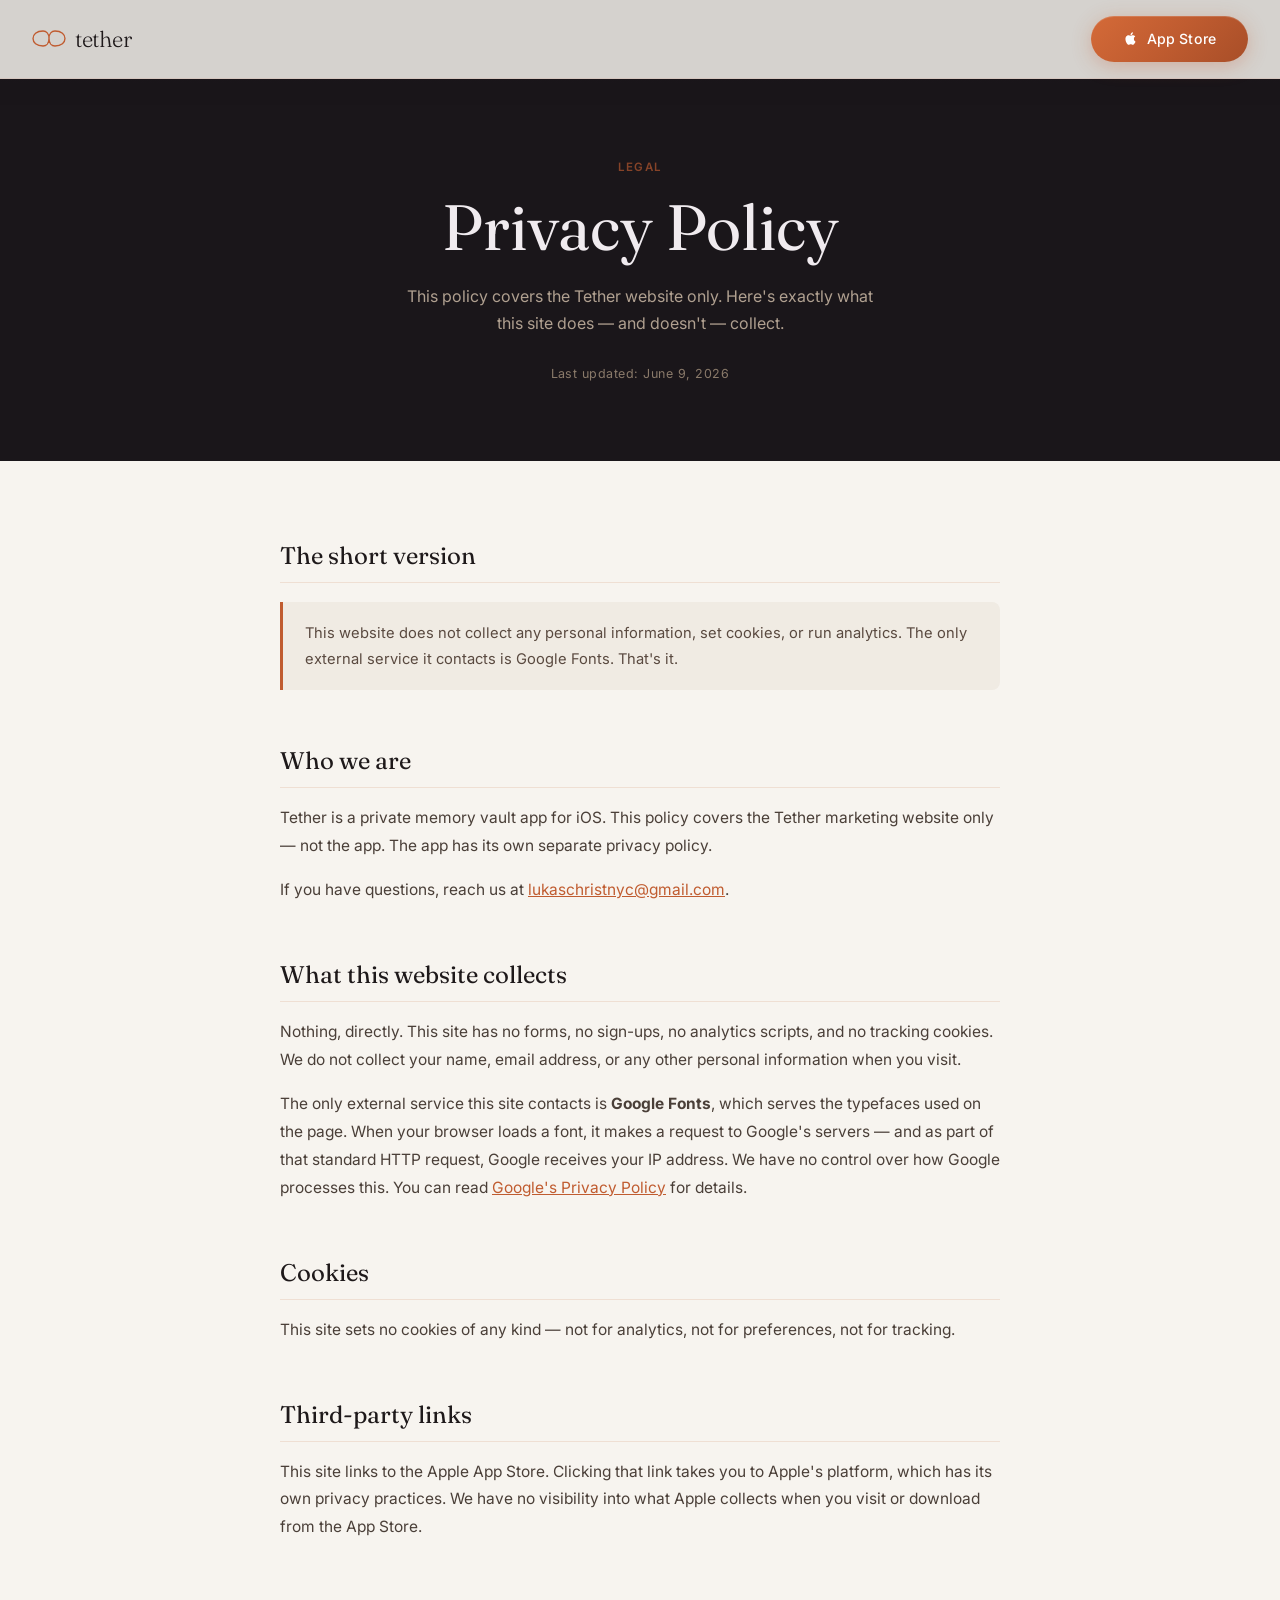
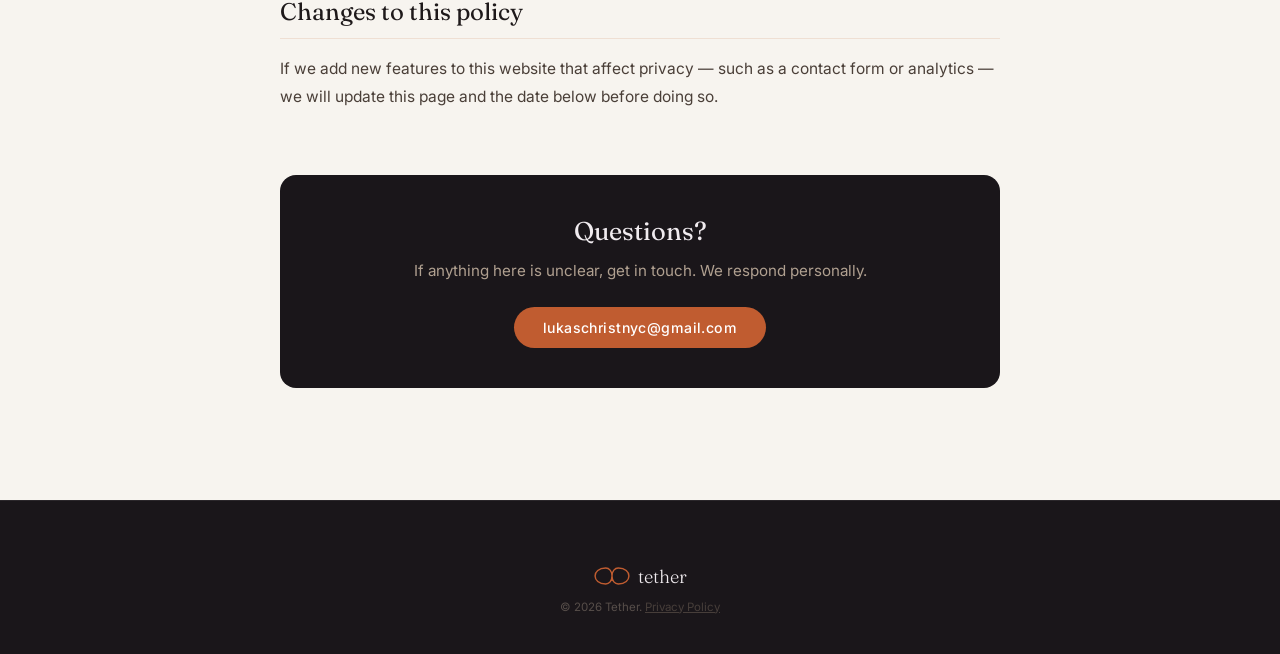
==== privacy.html @ 17159741 "privacy policy" ====
<!DOCTYPE html>
<html lang="en">
<head>
  <meta charset="UTF-8" />
  <meta name="viewport" content="width=device-width, initial-scale=1.0" />
  <title>Privacy Policy — Tether</title>
  <meta name="description" content="Tether's privacy policy. Your memories are yours — here's exactly what we collect and why." />
  <link rel="preconnect" href="https://fonts.googleapis.com" />
  <link rel="preconnect" href="https://fonts.gstatic.com" crossorigin />
  <link href="https://fonts.googleapis.com/css2?family=Fraunces:ital,opsz,wght@0,9..144,300;0,9..144,400;0,9..144,500;1,9..144,300;1,9..144,400&family=Inter:wght@300;400;500;600&display=swap" rel="stylesheet" />
  <link rel="stylesheet" href="styles.css" />
  <style>

    /* ── Privacy page layout ── */
    .privacy-hero {
      background: var(--dark);
      padding: 10rem 2rem 5rem;
      text-align: center;
    }

    .privacy-hero .eyebrow {
      color: var(--accent);
      font-family: var(--sans);
      font-size: .72rem;
      font-weight: 600;
      letter-spacing: .12em;
      text-transform: uppercase;
      margin-bottom: 1rem;
    }

    .privacy-hero h1 {
      font-family: var(--serif);
      font-size: clamp(2.4rem, 6vw, 4rem);
      font-weight: 400;
      color: var(--text-light);
      line-height: 1.15;
      margin-bottom: 1.2rem;
    }

    .privacy-hero h1 em {
      font-style: italic;
      color: var(--soft);
    }

    .privacy-hero .subtitle {
      font-family: var(--sans);
      font-size: 1rem;
      color: var(--text-dim);
      max-width: 480px;
      margin: 0 auto;
      line-height: 1.7;
    }

    .privacy-hero .updated {
      margin-top: 1.8rem;
      font-size: .78rem;
      color: var(--text-muted);
      letter-spacing: .04em;
    }

    /* ── Content area ── */
    .privacy-body {
      background: var(--cream);
      padding: 5rem 2rem 7rem;
    }

    .privacy-container {
      max-width: 720px;
      margin: 0 auto;
    }

    /* ── Sections ── */
    .privacy-section {
      margin-bottom: 3.5rem;
    }

    .privacy-section h2 {
      font-family: var(--serif);
      font-size: 1.5rem;
      font-weight: 400;
      color: var(--text-dark);
      margin-bottom: 1rem;
      padding-bottom: .75rem;
      border-bottom: 1px solid var(--border-light);
    }

    .privacy-section p {
      font-family: var(--sans);
      font-size: .97rem;
      color: #4A3F38;
      line-height: 1.8;
      margin-bottom: 1rem;
    }

    .privacy-section p:last-child {
      margin-bottom: 0;
    }

    .privacy-section ul {
      list-style: none;
      padding: 0;
      margin: .75rem 0 1rem;
    }

    .privacy-section ul li {
      font-family: var(--sans);
      font-size: .97rem;
      color: #4A3F38;
      line-height: 1.7;
      padding: .4rem 0 .4rem 1.4rem;
      position: relative;
    }

    .privacy-section ul li::before {
      content: '';
      position: absolute;
      left: 0;
      top: .9rem;
      width: 6px;
      height: 6px;
      border-radius: 50%;
      background: var(--accent);
      opacity: .6;
    }

    /* ── Highlight box ── */
    .privacy-callout {
      background: #F0EBE3;
      border-left: 3px solid var(--accent);
      border-radius: 0 8px 8px 0;
      padding: 1.1rem 1.4rem;
      margin: 1.2rem 0;
    }

    .privacy-callout p {
      margin: 0 !important;
      font-size: .92rem !important;
      color: #5A4A40 !important;
    }

    /* ── Contact block ── */
    .privacy-contact {
      background: var(--dark);
      border-radius: 16px;
      padding: 2.5rem;
      text-align: center;
      margin-top: 4rem;
    }

    .privacy-contact h2 {
      font-family: var(--serif);
      font-size: 1.6rem;
      font-weight: 400;
      color: var(--text-light);
      margin-bottom: .7rem;
      border: none;
      padding: 0;
    }

    .privacy-contact p {
      color: var(--text-dim);
      font-size: .95rem;
      line-height: 1.7;
      margin-bottom: 1.4rem;
    }

    .privacy-contact a.contact-link {
      display: inline-block;
      background: var(--accent);
      color: #fff;
      font-family: var(--sans);
      font-size: .88rem;
      font-weight: 500;
      letter-spacing: .03em;
      padding: .75rem 1.8rem;
      border-radius: 100px;
      transition: background .2s ease, transform .2s ease;
    }

    .privacy-contact a.contact-link:hover {
      background: var(--accent-deep);
      transform: translateY(-1px);
    }

    /* ── Footer tweaks on this page ── */
    footer {
      border-top: 1px solid var(--border-dark);
    }

  </style>
</head>
<body>

<!-- ══════════════════════════════════════
     NAV
══════════════════════════════════════ -->
<div class="top-scrim" aria-hidden="true"></div>

<nav class="site-nav scrolled light-bg" style="background: rgba(247,244,239,0.85); backdrop-filter: blur(8px); -webkit-backdrop-filter: blur(8px); border-bottom-color: rgba(192,92,48,.1);">
  <a class="nav-brand" href="index.html">
    <svg class="nav-inf" viewBox="0 0 200 100" fill="none" xmlns="http://www.w3.org/2000/svg" aria-hidden="true">
      <path d="M100,50 C100,22 84,6 65,6 C26,6 6,27 6,50 C6,73 26,94 65,94 C84,94 100,78 100,50 C100,22 116,6 135,6 C174,6 194,27 194,50 C194,73 174,94 135,94 C116,94 100,78 100,50 Z"
        stroke="#C05C30" stroke-width="8"/>
    </svg>
    <span class="nav-wordmark" style="color: var(--text-dark);">tether</span>
  </a>
  <a href="#" class="btn-cta nav-cta">
    <svg width="15" height="15" viewBox="0 0 24 24" fill="currentColor" aria-hidden="true"><path d="M18.71 19.5c-.83 1.24-1.71 2.45-3.05 2.47-1.34.03-1.77-.79-3.29-.79-1.53 0-2 .77-3.27.82-1.31.05-2.3-1.32-3.14-2.53C4.25 17 2.94 12.45 4.7 9.39c.87-1.52 2.43-2.48 4.12-2.51 1.28-.02 2.5.87 3.29.87.78 0 2.26-1.07 3.8-.91.65.03 2.47.26 3.64 1.98-.09.06-2.17 1.28-2.15 3.81.03 3.02 2.65 4.03 2.68 4.04-.03.07-.42 1.44-1.38 2.83M13 3.5c.73-.83 1.94-1.46 2.94-1.5.13 1.17-.34 2.35-1.04 3.19-.69.85-1.83 1.51-2.95 1.42-.15-1.15.41-2.35 1.05-3.11z"/></svg>
    App Store
  </a>
</nav>


<!-- ══════════════════════════════════════
     HERO
══════════════════════════════════════ -->
<section class="privacy-hero">
  <p class="eyebrow">Legal</p>
  <h1>Privacy Policy</h1>
  <p class="subtitle">This policy covers the Tether website only. Here's exactly what this site does — and doesn't — collect.</p>
  <p class="updated">Last updated: June 9, 2026</p>
</section>


<!-- ══════════════════════════════════════
     BODY
══════════════════════════════════════ -->
<div class="privacy-body">
  <div class="privacy-container">

    <div class="privacy-section">
      <h2>The short version</h2>
      <div class="privacy-callout">
        <p>This website does not collect any personal information, set cookies, or run analytics. The only external service it contacts is Google Fonts. That's it.</p>
      </div>
    </div>

    <div class="privacy-section">
      <h2>Who we are</h2>
      <p>Tether is a private memory vault app for iOS. This policy covers the Tether marketing website only — not the app. The app has its own separate privacy policy.</p>
      <p>If you have questions, reach us at <a href="mailto:lukaschristnyc@gmail.com" style="color: var(--accent); text-decoration: underline;">lukaschristnyc@gmail.com</a>.</p>
    </div>

    <div class="privacy-section">
      <h2>What this website collects</h2>
      <p>Nothing, directly. This site has no forms, no sign-ups, no analytics scripts, and no tracking cookies. We do not collect your name, email address, or any other personal information when you visit.</p>
      <p>The only external service this site contacts is <strong>Google Fonts</strong>, which serves the typefaces used on the page. When your browser loads a font, it makes a request to Google's servers — and as part of that standard HTTP request, Google receives your IP address. We have no control over how Google processes this. You can read <a href="https://policies.google.com/privacy" target="_blank" rel="noopener noreferrer" style="color: var(--accent); text-decoration: underline;">Google's Privacy Policy</a> for details.</p>
    </div>

    <div class="privacy-section">
      <h2>Cookies</h2>
      <p>This site sets no cookies of any kind — not for analytics, not for preferences, not for tracking.</p>
    </div>

    <div class="privacy-section">
      <h2>Third-party links</h2>
      <p>This site links to the Apple App Store. Clicking that link takes you to Apple's platform, which has its own privacy practices. We have no visibility into what Apple collects when you visit or download from the App Store.</p>
    </div>

    <div class="privacy-section">
      <h2>Changes to this policy</h2>
      <p>If we add new features to this website that affect privacy — such as a contact form or analytics — we will update this page and the date below before doing so.</p>
    </div>

    <div class="privacy-contact">
      <h2>Questions?</h2>
      <p>If anything here is unclear, get in touch. We respond personally.</p>
      <a href="mailto:lukaschristnyc@gmail.com" class="contact-link">lukaschristnyc@gmail.com</a>
    </div>

  </div>
</div>


<!-- ══════════════════════════════════════
     FOOTER
══════════════════════════════════════ -->
<footer>
  <div class="footer-brand">
    <svg viewBox="0 0 200 100" fill="none" width="36" height="18" aria-hidden="true">
      <path d="M100,50 C100,22 84,6 65,6 C26,6 6,27 6,50 C6,73 26,94 65,94 C84,94 100,78 100,50 C100,22 116,6 135,6 C174,6 194,27 194,50 C194,73 174,94 135,94 C116,94 100,78 100,50 Z" stroke="#C05C30" stroke-width="8"/>
    </svg>
    <span class="footer-name">tether</span>
  </div>
  <p class="footer-copy">© 2026 Tether. <a href="privacy.html" style="color: var(--text-muted); text-decoration: underline;">Privacy Policy</a></p>
</footer>

<script src="script.js"></script>
</body>
</html>
---- styles.css ----
/* ════════════════════════════════════════
   ROOT & RESET
════════════════════════════════════════ */
:root {
  --cream:        #F7F4EF;
  --warm-white:   #FAF8F4;
  --dark:         #1A161A;
  --dark-card:    #231D23;
  --accent:       #C05C30;
  --accent-deep:  #A84E28;
  --soft:         #C0A882;
  --text-dark:    #1E191A;
  --text-muted:   #8A7A6A;
  --text-light:   #F0EBEF;
  --text-dim:     #B0A090;
  --border-dark:  rgba(240, 235, 239, 0.08);
  --border-light: rgba(192, 92, 48, 0.14);

  --serif: 'Fraunces', Georgia, serif;
  --sans:  'Inter', system-ui, sans-serif;

  --ease: cubic-bezier(0.16, 1, 0.3, 1);
}

*, *::before, *::after { box-sizing: border-box; margin: 0; padding: 0; }

html {
  scroll-behavior: smooth;
  -webkit-overflow-scrolling: touch; /* momentum scrolling on iOS */
}

body {
  font-family: var(--sans);
  background: var(--dark);
  color: var(--text-dark);
  -webkit-font-smoothing: antialiased;
  overflow-x: hidden;
  /* promote to compositor layer for smoother repaints */
  will-change: scroll-position;
}

a { text-decoration: none; color: inherit; }


/* ════════════════════════════════════════
   NAV
════════════════════════════════════════ */
.site-nav {
  position: fixed;
  top: 0; left: 0; right: 0;
  z-index: 100;
  display: flex;
  align-items: center;
  justify-content: space-between;
  padding: 1rem 2rem;
  /* start fully transparent */
  background: transparent;
  backdrop-filter: blur(0px);
  -webkit-backdrop-filter: blur(0px);
  border-bottom: 1px solid transparent;
  transition: background .4s ease, backdrop-filter .4s ease, border-color .4s ease;
}

/* stays transparent when scrolled — only blur, no fill */
.site-nav.scrolled {
  backdrop-filter: blur(6px);
  -webkit-backdrop-filter: blur(6px);
}

/* over a light section — flip text to dark, still no background fill */
.site-nav.light-bg .nav-wordmark { color: var(--text-dark); }
.site-nav.light-bg .nav-inf path  { stroke: var(--accent); }
.site-nav.light-bg .nav-cta {
  background: var(--accent);
  color: #fff;
}

.nav-brand {
  display: flex;
  align-items: center;
  gap: .55rem;
  transition: opacity .2s ease;
}

.nav-brand:hover { opacity: .75; }

.nav-inf { width: 34px; height: 17px; }

.nav-wordmark {
  font-family: var(--serif);
  font-weight: 300;
  font-size: 1.4rem;
  color: var(--text-light);
  letter-spacing: -.01em;
  line-height: 1;
  transition: color .4s ease;
}

.nav-cta {
  padding: .6rem 1.25rem;
  font-size: .8rem;
}


/* ════════════════════════════════════════
   HERO
════════════════════════════════════════ */
.hero {
  min-height: 100svh;
  background: var(--dark);
  display: flex;
  flex-direction: column;
  align-items: center;
  justify-content: center;
  text-align: center;
  padding: 8rem 2rem 7rem;
  position: relative;
  overflow: hidden;
}

/* ── Warm gradient wash (top-left amber bloom) ── */
.hero::before {
  content: '';
  position: absolute;
  inset: 0;
  pointer-events: none;
  background:
    radial-gradient(ellipse 90% 70% at 20% 10%,  rgba(192, 92, 48, 0.28) 0%,  transparent 55%),
    radial-gradient(ellipse 60% 50% at 75% 80%,  rgba(120, 40, 20, 0.15)  0%,  transparent 60%),
    radial-gradient(ellipse 50% 40% at 55% 40%,  rgba(210, 140, 40, 0.10) 0%,  transparent 50%);
  animation: gradient-breathe 14s ease-in-out infinite alternate;
}

/* ── Vertical light-streak lines (like the reference) ── */
.hero::after {
  content: '';
  position: absolute;
  inset: 0;
  pointer-events: none;
  /* thin vertical streaks that fade out toward center & bottom */
  background-image: repeating-linear-gradient(
    90deg,
    transparent                     0px,
    transparent                     28px,
    rgba(255, 255, 255, 0.022)      28px,
    rgba(255, 255, 255, 0.022)      29px
  );
  /* vignette mask so streaks only show at the top and edges */
  -webkit-mask-image: radial-gradient(ellipse 100% 80% at 50% 0%, black 20%, transparent 75%);
  mask-image:         radial-gradient(ellipse 100% 80% at 50% 0%, black 20%, transparent 75%);
  animation: streaks-drift 20s ease-in-out infinite alternate;
}

@keyframes gradient-breathe {
  0%   { opacity: 1;    transform: scale(1)    translateY(0); }
  100% { opacity: 0.75; transform: scale(1.06) translateY(-20px); }
}

@keyframes streaks-drift {
  0%   { transform: translateX(0); }
  100% { transform: translateX(-29px); } /* shift by exactly one stripe repeat */
}

/* ── Floating colour orbs ── */
.hero-orb {
  position: absolute;
  border-radius: 50%;
  filter: blur(90px);
  pointer-events: none;
  /* promote to own compositing layer so blur doesn't re-paint on move */
  will-change: transform;
  transform: translateZ(0);
}

.hero-orb-a {
  width: 600px; height: 600px;
  background: radial-gradient(circle, rgba(192, 92, 48, 0.22) 0%, transparent 70%);
  top: -15%; left: -10%;
  animation: orb-drift-a 18s ease-in-out infinite alternate;
}

.hero-orb-b {
  width: 380px; height: 380px;
  background: radial-gradient(circle, rgba(220, 160, 40, 0.12) 0%, transparent 70%);
  top: 10%; right: 5%;
  animation: orb-drift-b 22s ease-in-out infinite alternate;
}

.hero-orb-c {
  width: 320px; height: 320px;
  background: radial-gradient(circle, rgba(90, 30, 60, 0.14) 0%, transparent 70%);
  bottom: 10%; left: 30%;
  animation: orb-drift-c 26s ease-in-out infinite alternate;
}

@keyframes orb-drift-a {
  0%   { transform: translate(0,   0)    scale(1); }
  100% { transform: translate(60px, 80px) scale(1.12); }
}
@keyframes orb-drift-b {
  0%   { transform: translate(0,   0)     scale(1); }
  100% { transform: translate(-50px,-60px) scale(0.88); }
}
@keyframes orb-drift-c {
  0%   { transform: translate(0,  0)    scale(1); }
  100% { transform: translate(40px,50px) scale(1.2); }
}

/* ── Noise + grain layer (shared) ── */
.hero-grain,
.section-grain {
  position: absolute;
  inset: 0;
  pointer-events: none;
  background-image: url("data:image/svg+xml,%3Csvg viewBox='0 0 512 512' xmlns='http://www.w3.org/2000/svg'%3E%3Cfilter id='n'%3E%3CfeTurbulence type='fractalNoise' baseFrequency='0.75' numOctaves='4' stitchTiles='stitch'/%3E%3C/filter%3E%3Crect width='100%25' height='100%25' filter='url(%23n)'/%3E%3C/svg%3E");
  background-size: 180px 180px;
  opacity: .055;
  mix-blend-mode: overlay;
}

.hero-inner {
  display: flex;
  flex-direction: column;
  align-items: center;
}

/* Infinity logo */
.logo-wrap { margin-bottom: 2rem; }

.infinity-svg { width: 110px; height: 55px; }

.inf-path {
  stroke-dasharray: 1;
  stroke-dashoffset: 1;
  animation: draw-path 2s var(--ease) forwards 0.3s;
}

@keyframes draw-path {
  to { stroke-dashoffset: 0; }
}

/* Wordmark */
.wordmark {
  font-family: var(--serif);
  font-weight: 300;
  font-size: clamp(4.5rem, 14vw, 7.5rem);
  letter-spacing: -.015em;
  color: var(--text-light);
  line-height: 1;
  margin-bottom: 1.5rem;
  opacity: 0;
  animation: fade-up .9s var(--ease) forwards 1.1s;
}

.hero-rule {
  width: 36px;
  height: 1px;
  background: var(--accent);
  margin-bottom: 1.5rem;
  opacity: 0;
  animation: fade-in .5s ease forwards 1.6s;
}

.hero-italic {
  font-family: var(--serif);
  font-style: italic;
  font-weight: 300;
  font-size: clamp(2.8rem, 8vw, 5.5rem);
  color: var(--text-light); /* full weight — primary headline */
  margin-bottom: 1.25rem;
  line-height: 1.1;
  opacity: 0;
  animation: fade-up .7s var(--ease) forwards 0.4s;
}

.hero-caps {
  font-family: var(--sans);
  font-size: clamp(.65rem, 1.8vw, .8rem);
  font-weight: 600;
  letter-spacing: .25em;
  text-transform: uppercase;
  color: var(--accent);
  opacity: 0; /* accent label — let accent colour do the work */
  margin-bottom: 2.75rem;
  animation: fade-up .7s var(--ease) forwards 0.8s;
}

.hero-sub {
  font-family: var(--sans);
  font-size: clamp(.9rem, 2vw, 1.1rem);
  font-weight: 300;
  color: rgba(240, 235, 239, 0.6); /* supporting copy — pulled back */
  max-width: 42ch;
  margin: 0 auto 2.75rem;
  line-height: 1.7;
  opacity: 0;
  animation: fade-up .7s var(--ease) forwards 1s;
}

/* Pill row */
.feature-pills {
  display: flex;
  align-items: center;
  gap: .75rem;
  margin-bottom: 3rem;
  opacity: 0;
  animation: fade-up .7s var(--ease) forwards 1.1s;
}

.pill {
  display: flex;
  align-items: center;
  gap: .4rem;
  padding: .45rem 1rem;
  background: rgba(255, 255, 255, 0.06);
  backdrop-filter: blur(12px);
  -webkit-backdrop-filter: blur(12px);
  border: 1px solid rgba(255, 255, 255, 0.1);
  border-radius: 100px;
  font-size: .72rem;
  color: var(--text-dim);
  letter-spacing: .03em;
}

.pill svg { opacity: .65; flex-shrink: 0; }

.pill-dot { color: rgba(240,235,239,.2); font-size: 1.1rem; line-height: 1; }

/* CTA button */
.btn-cta {
  display: inline-flex;
  align-items: center;
  gap: .55rem;
  padding: .9rem 2rem;
  background: linear-gradient(135deg, #D46A38 0%, #C05C30 50%, #A84E28 100%);
  color: #fff;
  border-radius: 100px;
  font-family: var(--sans);
  font-weight: 500;
  font-size: .88rem;
  letter-spacing: .01em;
  position: relative;
  overflow: hidden;
  box-shadow: 0 4px 20px rgba(192, 92, 48, .3), 0 1px 0 rgba(255,255,255,.15) inset;
  transition: transform .25s var(--ease), box-shadow .25s;
}

/* shimmer sweep on hover */
.btn-cta::after {
  content: '';
  position: absolute;
  inset: 0;
  background: linear-gradient(105deg, transparent 40%, rgba(255,255,255,.18) 50%, transparent 60%);
  transform: translateX(-100%);
  transition: transform .5s var(--ease);
}

.btn-cta:hover::after { transform: translateX(100%); }

.btn-cta:hover {
  transform: translateY(-3px);
  box-shadow: 0 18px 40px rgba(192, 92, 48, .4), 0 1px 0 rgba(255,255,255,.15) inset;
}

/* Physical press feel */
.btn-cta:active {
  transform: translateY(1px) scale(0.97);
  box-shadow: 0 4px 12px rgba(192, 92, 48, .3);
  transition: transform .1s ease, box-shadow .1s ease;
}

.hero-btn {
  opacity: 0;
  animation: fade-up .7s var(--ease) forwards 1.4s;
}

/* Scroll hint */
.scroll-hint {
  position: absolute;
  bottom: 2.5rem;
  left: 50%;
  transform: translateX(-50%);
  opacity: 0;
  animation: fade-in 1s ease forwards 3.2s;
}

.scroll-line {
  width: 1px;
  height: 52px;
  background: linear-gradient(to bottom, var(--accent), transparent);
  margin: 0 auto;
  transform-origin: top;
  animation: scroll-breathe 2.4s ease-in-out infinite 3.8s;
}

@keyframes scroll-breathe {
  0%, 100% { opacity: .35; transform: scaleY(1); }
  50%       { opacity: 1;   transform: scaleY(.7); }
}


/* ════════════════════════════════════════
   SHARED UTILITIES
════════════════════════════════════════ */
.container {
  max-width: 1080px;
  margin: 0 auto;
  padding: 0 2rem;
}

.eyebrow {
  font-family: var(--sans);
  font-size: .68rem;
  font-weight: 600;
  letter-spacing: .2em;
  text-transform: uppercase;
  color: var(--text-muted);
  opacity: .65; /* directional label — secondary importance */
  margin-bottom: .85rem;
}

.light-eye { color: var(--text-dim); opacity: .55; }

.section-heading {
  font-family: var(--serif);
  font-weight: 400;
  font-size: clamp(2rem, 5vw, 3.2rem);
  color: var(--text-dark);
  line-height: 1.1;
  margin-bottom: 1rem;
}

.section-sub {
  font-size: .95rem;
  line-height: 1.75;
  color: var(--text-muted);
  max-width: 580px;
  margin: 0 auto 4rem;
}

/* Scroll reveal */
.reveal {
  opacity: 0;
  transform: translateY(26px);
  transition: opacity .7s var(--ease), transform .7s var(--ease);
}

.reveal.visible {
  opacity: 1;
  transform: translateY(0);
}


/* ════════════════════════════════════════
   PILLARS
════════════════════════════════════════ */
.pillars-section {
  background: var(--cream);
  padding: 8rem 2rem;
  text-align: center;
}

.pillar-grid {
  display: grid;
  grid-template-columns: repeat(auto-fit, minmax(240px, 1fr));
  gap: 1.25rem;
  max-width: 960px;
  margin: 4rem auto 0;
}

.pillar-card {
  will-change: transform;
  transform-style: preserve-3d;
  position: relative;
  overflow: hidden;
  /* warm dark parchment — belongs to the same palette as the hero */
  background: linear-gradient(160deg, #28201E 0%, #211A18 100%);
  border: 1px solid rgba(192, 92, 48, 0.12);
  border-top-color: rgba(192, 92, 48, 0.22); /* faint warm top rim */
  border-radius: 16px;
  padding: 2rem 1.75rem 2.25rem;
  text-align: left;
  box-shadow: 0 8px 32px rgba(0, 0, 0, 0.3);
  transition: transform .35s var(--ease), box-shadow .35s ease, border-color .35s ease;
}

.pillar-card:hover {
  border-color: rgba(192, 92, 48, 0.28);
  border-top-color: rgba(192, 92, 48, 0.45);
  box-shadow: 0 16px 48px rgba(0, 0, 0, 0.35), 0 0 0 0 transparent;
}

/* thin amber left-edge accent line */
.pillar-card::before {
  content: '';
  position: absolute;
  top: 20%;
  left: 0;
  width: 2px;
  height: 60%;
  border-radius: 0 2px 2px 0;
  background: linear-gradient(to bottom, transparent, rgba(192, 92, 48, 0.5), transparent);
  opacity: 0;
  transition: opacity .35s ease;
}

.pillar-card:hover::before { opacity: 1; }

.pillar-icon {
  width: 36px;
  height: 36px;
  background: rgba(192, 92, 48, 0.1);
  border: none;
  border-radius: 10px;
  display: flex;
  align-items: center;
  justify-content: center;
  margin-bottom: 1.5rem;
  color: var(--accent);
}

.pillar-icon svg { width: 18px; height: 18px; }

.pillar-card h3 {
  font-family: var(--serif);
  font-weight: 400;
  font-size: 1.3rem;
  color: rgba(240, 235, 232, 0.92);
  margin-bottom: .5rem;
  letter-spacing: -.01em;
}

.pillar-card p {
  font-size: .875rem;
  line-height: 1.75;
  color: rgba(190, 175, 165, 0.65);
}


/* ════════════════════════════════════════
   SHOWCASE SECTIONS
════════════════════════════════════════ */
.showcase { padding: 8rem 0; position: relative; }

/* ── Margin deco shapes — desktop only ── */
.showcase-deco {
  position: absolute;
  top: 50%;
  transform: translateY(-50%);
  opacity: 0;
  transition: opacity 1s var(--ease);
  pointer-events: none;
}

.showcase-deco.visible { opacity: 1; }

.showcase-deco--left  { left: 2rem; }
.showcase-deco--right { right: 2rem; }

.showcase-deco svg { display: block; overflow: visible; }

/* Hide below 1300px where margins don't exist */
@media (max-width: 1300px) {
  .showcase-deco { display: none; }
}

.dark-section {
  background: var(--dark);
  position: relative;
  overflow: hidden;
}

/* Muted streak + grain on dark showcase sections for visual continuity */
.dark-section::before {
  content: '';
  position: absolute;
  inset: 0;
  pointer-events: none;
  background:
    radial-gradient(ellipse 70% 60% at 10% 50%, rgba(192, 92, 48, 0.08) 0%, transparent 60%),
    radial-gradient(ellipse 50% 50% at 90% 50%, rgba(120, 40, 20, 0.06) 0%, transparent 60%);
}

.dark-section::after {
  content: '';
  position: absolute;
  inset: 0;
  pointer-events: none;
  background-image: repeating-linear-gradient(
    90deg,
    transparent 0px,
    transparent 28px,
    rgba(255, 255, 255, 0.012) 28px,
    rgba(255, 255, 255, 0.012) 29px
  );
  -webkit-mask-image: linear-gradient(180deg, transparent 0%, black 30%, black 70%, transparent 100%);
  mask-image:         linear-gradient(180deg, transparent 0%, black 30%, black 70%, transparent 100%);
}
.light-section { background: var(--warm-white); }

.showcase-layout {
  display: flex;
  align-items: center;
  gap: 5rem;
}

.showcase-layout.reverse { flex-direction: row-reverse; }

.showcase-text { flex: 1; min-width: 0; }

/* Display headings inside showcases */
.display-light {
  font-family: var(--serif);
  font-weight: 300;
  font-size: clamp(2.2rem, 5vw, 3.4rem);
  color: var(--text-light); /* primary — full opacity */
  line-height: 1.1;
  margin-bottom: 1.25rem;
}

.display-dark {
  font-family: var(--serif);
  font-weight: 400;
  font-size: clamp(2.2rem, 5vw, 3.4rem);
  color: var(--text-dark); /* primary — full opacity */
  line-height: 1.1;
  margin-bottom: 1.25rem;
}

.display-dark em {
  font-style: italic;
  color: var(--accent);
}

.body-light {
  font-size: .95rem;
  line-height: 1.75;
  color: rgba(240, 235, 239, 0.55); /* supporting — pulled back */
  max-width: 420px;
}

.body-dark {
  font-size: .95rem;
  line-height: 1.75;
  color: rgba(30, 25, 26, 0.55); /* supporting — pulled back */
  max-width: 420px;
}

.showcase-phone {
  flex: 1;
  display: flex;
  justify-content: center;
}

.phone-wrap {
  position: relative;
  transition: transform .35s var(--ease), filter .35s ease;
}

.phone-wrap:hover {
  transform: translateY(-8px) scale(1.02);
  filter: drop-shadow(0 24px 40px rgba(0,0,0,.35));
}


/* ════════════════════════════════════════
   PHONE MOCKUP BASE
════════════════════════════════════════ */
.phone {
  width: 255px;
  aspect-ratio: 390 / 844;
  border-radius: 42px;
  overflow: hidden;
  position: relative;
  display: flex;
  flex-direction: column;
}

.phone-screen {
  flex: 1;
  overflow: hidden;
  display: flex;
  flex-direction: column;
  min-height: 0;
}

.dark-phone {
  background: var(--dark);
  border: 1px solid rgba(255,255,255,.07);
  box-shadow: 0 50px 90px rgba(0,0,0,.55), 0 0 0 1px rgba(255,255,255,.04);
}

.light-phone {
  background: var(--warm-white);
  border: 1px solid rgba(0,0,0,.07);
  box-shadow: 0 40px 80px rgba(0,0,0,.2);
}

.phone-notch {
  width: 96px;
  height: 22px;
  border-radius: 0 0 14px 14px;
  margin: 0 auto;
  position: relative;
  z-index: 2;
}

.dark-notch  { background: var(--dark); }
.light-notch { background: var(--cream); }


/* ── App bar ── */
.app-bar {
  display: flex;
  align-items: center;
  justify-content: space-between;
  padding: 8px 14px 6px;
  background: var(--dark);
}

.app-bar-title {
  font-family: var(--serif);
  font-size: 1.25rem;
  font-weight: 400;
  color: var(--text-light);
}

.display-sm {
  font-family: var(--serif);
  font-size: 1.25rem;
  font-weight: 400;
}

.app-bar-right { display: flex; align-items: center; gap: 7px; }

.icon-badge {
  width: 26px; height: 26px;
  border-radius: 50%;
  background: rgba(240,235,239,.08);
  display: flex; align-items: center; justify-content: center;
  font-size: 11px;
}

.avatar-dot {
  width: 26px; height: 26px;
  border-radius: 50%;
  background: var(--accent);
  display: flex; align-items: center; justify-content: center;
  font-size: 11px; font-weight: 700; color: #fff;
}


/* ── Vault grid nav ── */
.vg-nav {
  display: flex;
  align-items: center;
  gap: 5px;
  padding: 7px 10px 5px;
  background: #F7F4EF;
}

.vg-back { font-size: 18px; color: var(--text-dark); line-height: 1; }

.vg-pills { display: flex; gap: 4px; flex: 1; }

.vg-pill {
  border: 1px solid rgba(0,0,0,.14);
  border-radius: 100px;
  padding: 3px 8px;
  font-size: 7px;
  color: var(--text-dark);
  cursor: pointer;
  transition: background .15s ease, transform .15s ease;
}

.vg-pill:hover  { background: rgba(0,0,0,.06); }
.vg-pill:active { transform: scale(0.93); background: rgba(0,0,0,.1); }


/* ── Memory grid ── */
.memory-grid {
  display: grid;
  grid-template-columns: 1fr 1fr;
  gap: 5px;
  padding: 5px 8px;
  flex: 1;
  overflow: hidden;
  background: #F7F4EF;
}

.mem-tile {
  border-radius: 10px;
  overflow: hidden;
  position: relative;
  display: flex;
  flex-direction: column;
  padding: 7px;
  min-height: 80px;
}

.mem-fav {
  position: absolute;
  top: 5px; right: 6px;
  font-size: 9px;
  color: rgba(255,255,255,.65);
}

.mem-fav.dark { color: rgba(0,0,0,.25); }

.mem-icon {
  flex: 1;
  display: flex;
  align-items: center;
  justify-content: center;
  font-size: 20px;
}

.mem-play {
  flex: 1;
  display: flex;
  align-items: center;
  justify-content: center;
  font-size: 16px;
  color: rgba(255,255,255,.9);
}

.mem-report {
  flex: 1;
  padding: 2px 0;
}

.mem-report-title {
  font-size: 5.5px;
  font-weight: 700;
  letter-spacing: .08em;
  color: var(--text-muted);
  margin-bottom: 3px;
}

.mem-report-row {
  display: flex;
  justify-content: space-between;
  font-size: 6.5px;
  color: var(--text-dark);
  border-bottom: 1px solid rgba(0,0,0,.07);
  padding: 2px 0;
}

.grade { color: var(--accent); font-weight: 600; }

.mem-letter { flex: 1; padding: 2px 0; }

.letter-salutation {
  font-size: 6.5px;
  font-style: italic;
  color: rgba(0,0,0,.5);
  margin-bottom: 5px;
}

.letter-line {
  height: 1px;
  background: rgba(0,0,0,.18);
  border-radius: 1px;
  margin-bottom: 4px;
}

.letter-line.short { width: 55%; }

.mem-info { margin-top: auto; }

.mem-title {
  font-size: 7.5px;
  font-weight: 600;
  color: rgba(255,255,255,.95);
  line-height: 1.2;
}

.mem-title.dark-txt { color: var(--text-dark); }

.mem-date {
  font-size: 6px;
  color: rgba(255,255,255,.6);
  margin-top: 1px;
}

.mem-date.dark-txt { color: var(--text-muted); }


/* ── Vault list ── */
.vault-list {
  padding: 6px 10px 4px;
  background: var(--dark);
  display: flex;
  flex-direction: column;
  gap: 5px;
  flex: 1;
  overflow: hidden;
}

.vault-row {
  background: var(--dark-card);
  border-radius: 12px;
  padding: 9px 11px;
  display: flex;
  align-items: center;
  gap: 8px;
  cursor: pointer;
  transition: background .15s ease, transform .15s ease;
}

.vault-row:hover  { background: #2C2426; }
.vault-row:active { transform: scale(0.97); background: #322628; }

.v-emoji { font-size: 17px; flex-shrink: 0; }

.v-info { flex: 1; min-width: 0; }

.v-name {
  font-size: 10px; font-weight: 600;
  color: var(--text-light);
  white-space: nowrap; overflow: hidden; text-overflow: ellipsis;
}

.v-count { font-size: 8.5px; color: var(--text-dim); margin-top: 1px; }

.v-shared { display: flex; align-items: center; gap: 3px; margin-top: 4px; }

.v-private { font-size: 8px; color: var(--text-dim); margin-top: 4px; }

.dot-avatar {
  width: 13px; height: 13px;
  border-radius: 50%;
  display: inline-flex; align-items: center; justify-content: center;
  font-size: 6.5px; font-weight: 700; color: #fff;
  flex-shrink: 0;
}

.shared-txt { font-size: 7.5px; color: var(--text-dim); margin-left: 2px; }

.v-chev { color: var(--text-dim); font-size: 15px; flex-shrink: 0; }

.vault-new {
  background: rgba(192,92,48,.09);
  border: 1px dashed rgba(192,92,48,.3);
  border-radius: 12px;
  padding: 9px 11px;
  display: flex; align-items: center; gap: 8px;
}

.new-plus {
  width: 20px; height: 20px;
  border-radius: 6px; background: var(--accent);
  display: flex; align-items: center; justify-content: center;
  font-size: 14px; line-height: 1; color: #fff; font-weight: 300;
}

.new-label { font-size: 10px; font-weight: 500; color: var(--accent); }


/* ── Tab bar ── */
.tab-bar {
  display: flex;
  justify-content: space-around;
  padding: 9px 0 14px;
  background: var(--warm-white);
  border-top: 1px solid rgba(0,0,0,.06);
}

.dark-tab {
  background: var(--dark);
  border-top: 1px solid var(--border-dark);
}

.tab {
  display: flex; flex-direction: column; align-items: center; gap: 3px;
  font-size: 8.5px; color: var(--text-muted);
  cursor: pointer;
  transition: transform .15s ease, opacity .15s ease;
}

.tab:hover  { opacity: .75; }
.tab:active { transform: scale(0.88); }

.dark-tab .tab { color: var(--text-dim); }

.tab-active { color: var(--text-dark) !important; }
.dark-tab .tab-active { color: var(--text-light) !important; }

.tab-accent { color: var(--accent) !important; }


/* ── Scan screen ── */
.scan-bar {
  padding: 8px 14px;
  background: var(--cream);
  display: flex; align-items: center; justify-content: center;
}

.scan-title {
  font-size: .65rem; font-weight: 700; letter-spacing: .18em;
  color: var(--text-dark);
}

.scan-view {
  background: var(--cream);
  display: flex; flex-direction: column; align-items: center;
  padding-bottom: 6px;
}

.scan-frame {
  width: 218px; min-height: 270px;
  background: #F0EBE0;
  border-radius: 6px;
  position: relative;
  display: flex; flex-direction: column; align-items: center;
  justify-content: center;
  overflow: hidden;
}

.corner-tl, .corner-tr, .corner-bl, .corner-br {
  position: absolute; width: 15px; height: 15px;
  border-style: solid; border-color: var(--text-dark);
}
.corner-tl { top:6px; left:6px;  border-width: 2px 0 0 2px; }
.corner-tr { top:6px; right:6px; border-width: 2px 2px 0 0; }
.corner-bl { bottom:6px; left:6px;  border-width: 0 0 2px 2px; }
.corner-br { bottom:6px; right:6px; border-width: 0 2px 2px 0; }

.scan-art { width: 100%; height: auto; display: block; }

.scan-scanning {
  position: absolute; bottom: 9px;
  font-size: 7px; letter-spacing: .14em;
  color: rgba(30,25,26,.5);
}

.scan-btn-row {
  display: flex; justify-content: center; padding: 8px 0 4px;
}

.shutter-btn {
  width: 34px; height: 34px;
  border-radius: 50%;
  background: var(--accent);
  cursor: pointer;
  transition: transform .15s ease, box-shadow .15s ease;
  box-shadow: 0 2px 8px rgba(192, 92, 48, .4);
}

.shutter-btn:hover  { box-shadow: 0 4px 14px rgba(192, 92, 48, .55); transform: scale(1.06); }
.shutter-btn:active { transform: scale(0.9); box-shadow: 0 1px 4px rgba(192, 92, 48, .3); }


/* ── Share screen ── */
.share-screen {
  padding: 11px 13px 10px;
  background: var(--warm-white);
}

.share-head {
  display: flex; align-items: center; justify-content: space-between;
  margin-bottom: 9px;
}

.share-title-text {
  font-family: var(--serif);
  font-size: 1.05rem; font-weight: 500;
  color: var(--text-dark);
}

.share-done-btn {
  font-size: .65rem; color: var(--accent); font-weight: 500;
  padding: 3px 8px;
  border: 1px solid var(--accent); border-radius: 100px;
}

.share-counts {
  background: var(--cream);
  border-radius: 10px;
  padding: 9px;
  display: flex;
  align-items: center;
  margin-bottom: 9px;
}

.share-count-col { flex: 1; text-align: center; }

.share-divider {
  width: 1px; height: 24px;
  background: rgba(192,92,48,.2);
}

.sc-label { font-size: 8px; font-weight: 600; color: var(--text-dark); }
.sc-val   { font-size: 8px; color: var(--text-muted); margin-top: 2px; }

.field-label {
  font-size: 6.5px; font-weight: 700; letter-spacing: .12em;
  color: var(--text-muted);
  margin-bottom: 4px;
}

.collab-title { margin-top: 8px; }

.invite-field {
  background: var(--cream);
  border-radius: 8px;
  padding: 7px 9px;
  font-size: 8.5px; color: var(--text-muted);
  margin-bottom: 7px;
}

.role-row { display: flex; gap: 4px; margin-bottom: 8px; }

.role-opt {
  flex: 1;
  border: 1px solid rgba(0,0,0,.1);
  border-radius: 8px;
  padding: 6px 4px;
  text-align: center;
  font-size: 7.5px; font-weight: 600;
  color: var(--text-muted);
  display: flex; flex-direction: column; align-items: center; gap: 1px;
  cursor: pointer;
  transition: transform .15s ease, border-color .15s ease, background .15s ease;
}

.role-opt:hover  { border-color: rgba(192, 92, 48, .3); background: rgba(192, 92, 48, .04); }
.role-opt:active { transform: scale(0.95); }

.role-opt span { font-size: 6.5px; font-weight: 400; }

.dark-role {
  background: var(--dark);
  border-color: var(--dark);
  color: #fff;
}

.send-invite {
  background: var(--accent);
  color: #fff;
  border-radius: 8px;
  padding: 7px;
  text-align: center;
  font-size: 8.5px; font-weight: 600;
  margin-bottom: 8px;
  cursor: pointer;
  transition: transform .15s ease, filter .15s ease;
  position: relative;
  overflow: hidden;
}

.send-invite:hover  { filter: brightness(1.1); }
.send-invite:active { transform: scale(0.96); filter: brightness(0.95); }

.collab-list { display: flex; flex-direction: column; gap: 6px; }

.collab-row { display: flex; align-items: center; gap: 7px; }

.c-avatar {
  width: 24px; height: 24px;
  border-radius: 50%;
  display: flex; align-items: center; justify-content: center;
  font-size: 7.5px; font-weight: 700; color: #fff;
  flex-shrink: 0;
}

.c-info { flex: 1; min-width: 0; }
.c-name  { font-size: 8.5px; font-weight: 600; color: var(--text-dark); }
.c-email { font-size: 7.5px; color: var(--text-muted); }

.c-status { text-align: right; font-size: 7.5px; color: var(--text-dark); }
.c-role   { font-size: 7.5px; }
.c-badge  { font-size: 7px; margin-top: 1px; }
.accepted { color: #2D7A2D; }
.pending  { color: var(--text-muted); }


/* ── Tags screen ── */
.tag-header {
  display: flex; align-items: center; justify-content: space-between;
  padding: 9px 13px 5px;
  background: #fff;
}

.back-arrow { font-size: 17px; color: var(--text-dark); }

.tag-actions { display: flex; gap: 12px; }

.tag-img { position: relative; overflow: hidden; }

.photo-pill {
  position: absolute; top: 7px; left: 7px;
  background: rgba(0,0,0,.38);
  color: #fff;
  font-size: 6.5px; font-weight: 700; letter-spacing: .1em;
  padding: 2px 6px; border-radius: 4px;
  z-index: 1;
}

.tag-body { padding: 0 13px 10px; background: #fff; }

.field-label-sm {
  font-size: 6.5px; font-weight: 700; letter-spacing: .12em;
  color: var(--text-muted);
  padding-top: 7px;
  margin-bottom: 3px;
}

.tags-row-label { display: flex; align-items: center; justify-content: space-between; }

.edit-tags {
  font-size: 6.5px; font-weight: 400;
  color: var(--accent); letter-spacing: 0;
}

.tag-field-val {
  background: #F5F0EA;
  border-radius: 7px;
  padding: 6px 9px;
  font-size: 9px; color: var(--text-dark);
  margin-bottom: 1px;
}

.tag-date-val {
  display: inline-block;
  background: #F5F0EA;
  border-radius: 7px;
  padding: 5px 9px;
  font-size: 8.5px; color: var(--text-dark);
}

.tag-group { padding-top: 4px; }

.tag-cat-row { display: flex; align-items: center; gap: 4px; margin-bottom: 3px; }
.tag-cat-icon { font-size: 8px; opacity: .55; }
.tag-cat-name { font-size: 6.5px; font-weight: 700; letter-spacing: .1em; color: var(--text-muted); }

.chip-row { display: flex; gap: 4px; flex-wrap: wrap; margin-bottom: 3px; }

.chip {
  padding: 3px 8px;
  border-radius: 100px;
  font-size: 7.5px; font-weight: 500;
}

.filled  { background: var(--accent); color: #fff; }
.outline { border: 1px solid var(--border-light); color: var(--text-muted); }


/* ════════════════════════════════════════
   FINAL CTA
════════════════════════════════════════ */
.final-cta {
  background: radial-gradient(ellipse 70% 60% at 50% 40%, #261F26 0%, var(--dark) 70%);
  padding: 10rem 2rem 9rem;
  text-align: center;
}

.cta-inner { max-width: 580px; margin: 0 auto; }

.inf-sm { width: 70px; height: 35px; margin-bottom: 2.5rem; }

.cta-heading {
  font-family: var(--serif);
  font-weight: 300;
  font-size: clamp(2.75rem, 7vw, 5rem);
  color: var(--text-light);
  line-height: 1.1;
  margin-bottom: 1rem;
}

.cta-sub {
  font-family: var(--sans);
  font-size: .75rem; font-weight: 600;
  letter-spacing: .22em; text-transform: uppercase;
  color: var(--accent);
  margin-bottom: 3rem;
}

.cta-fine {
  margin-top: 1.5rem;
  font-size: .78rem;
  color: var(--text-dim);
  opacity: .5; /* secondary tagline — softened */
  letter-spacing: .03em;
}


/* ════════════════════════════════════════
   SCROLL PROGRESS BAR
════════════════════════════════════════ */
.scroll-progress {
  position: fixed;
  top: 0; left: 0;
  height: 2px;
  width: 0%;
  background: linear-gradient(90deg, var(--accent), #E8903A);
  z-index: 200;
  transition: width .1s linear;
  box-shadow: 0 0 8px rgba(192, 92, 48, .5);
}

/* Gradient scrim — blurs and fades from the top edge downward */
.top-scrim {
  position: fixed;
  top: 0; left: 0; right: 0;
  height: 120px;
  pointer-events: none;
  z-index: 99;
  background: linear-gradient(
    to bottom,
    rgba(26, 22, 26, 0.45) 0%,
    rgba(26, 22, 26, 0.18) 40%,
    rgba(26, 22, 26, 0.04) 70%,
    transparent 100%
  );
  -webkit-mask-image: linear-gradient(to bottom, black 0%, transparent 100%);
  mask-image: linear-gradient(to bottom, black 0%, transparent 100%);
  transition: opacity .4s ease;
}

/* Fade scrim out over light sections so it doesn't tint the cream bg */
.top-scrim.light-mode {
  background: linear-gradient(
    to bottom,
    rgba(250, 248, 244, 0.5) 0%,
    rgba(250, 248, 244, 0.15) 50%,
    transparent 100%
  );
}


/* ════════════════════════════════════════
   SIDE SECTION DOTS
════════════════════════════════════════ */
.section-dots {
  position: fixed;
  right: 1.5rem;
  top: 50%;
  transform: translateY(-50%);
  z-index: 150;
  display: flex;
  flex-direction: column;
  gap: .75rem;
  align-items: flex-end;
}

.section-dot {
  position: relative;
  width: 6px;
  height: 6px;
  border-radius: 50%;
  background: rgba(240, 235, 239, 0.25);
  border: 1px solid rgba(240, 235, 239, 0.2);
  transition: background .3s ease, transform .3s ease, width .3s ease;
  cursor: pointer;
  display: block;
}

/* Label that slides in on hover */
.section-dot::before {
  content: attr(data-label);
  position: absolute;
  right: calc(100% + 10px);
  top: 50%;
  transform: translateY(-50%) translateX(6px);
  font-family: var(--sans);
  font-size: .65rem;
  font-weight: 500;
  letter-spacing: .06em;
  text-transform: uppercase;
  color: var(--text-dim);
  white-space: nowrap;
  opacity: 0;
  pointer-events: none;
  transition: opacity .25s ease, transform .25s ease;
}

.section-dot:hover::before,
.section-dot.active::before {
  opacity: 1;
  transform: translateY(-50%) translateX(0);
}

.section-dot:hover {
  background: rgba(240, 235, 239, 0.5);
  transform: scale(1.4);
}

.section-dot.active {
  background: var(--accent);
  border-color: var(--accent);
  transform: scale(1.3);
  box-shadow: 0 0 8px rgba(192, 92, 48, .5);
}

/* Over light sections — flip dot colours */
.section-dots.light-mode .section-dot {
  background: rgba(30, 25, 26, 0.2);
  border-color: rgba(30, 25, 26, 0.15);
}

.section-dots.light-mode .section-dot::before {
  color: var(--text-muted);
}

.section-dots.light-mode .section-dot.active {
  background: var(--accent);
  border-color: var(--accent);
}

/* Hide dots on small screens */
@media (max-width: 820px) {
  .section-dots { display: none; }
}


/* ════════════════════════════════════════
   FOOTER
════════════════════════════════════════ */
footer {
  background: var(--dark);
  border-top: 1px solid var(--border-dark);
  padding: 4rem 2rem 2.5rem;
  text-align: center;
}

.footer-cta {
  margin-bottom: 3rem;
}

.footer-brand {
  display: flex; align-items: center; justify-content: center;
  gap: .5rem;
  margin-bottom: .75rem;
}

.footer-name {
  font-family: var(--serif);
  font-weight: 300;
  font-size: 1.15rem;
  color: var(--text-light);
}

.footer-copy { font-size: .72rem; color: var(--text-dim); opacity: .4; } /* least important */


/* ════════════════════════════════════════
   KEYFRAMES
════════════════════════════════════════ */
@keyframes fade-up {
  from { opacity: 0; transform: translateY(18px); }
  to   { opacity: 1; transform: translateY(0); }
}

@keyframes fade-in {
  from { opacity: 0; }
  to   { opacity: 1; }
}

@keyframes ripple-out {
  to { transform: scale(1); opacity: 0; }
}


/* ════════════════════════════════════════
   RESPONSIVE
════════════════════════════════════════ */

/* ════════════════════════════════════════
   MOBILE PERFORMANCE — kill expensive GPU
   ops that cause jank on phones
════════════════════════════════════════ */
@media (max-width: 820px) {

  /* Replace animated blur orbs with a static gradient — blur filter on
     animated/composited layers is the #1 mobile jank source             */
  .hero-orb { display: none; }

  .hero::before {
    animation: none;
    background:
      radial-gradient(ellipse 100% 60% at 25% 15%, rgba(192, 92, 48, 0.22) 0%, transparent 55%),
      radial-gradient(ellipse 60% 40% at 80% 75%, rgba(120, 40, 20, 0.12) 0%, transparent 55%);
  }

  .hero::after { animation: none; }

  /* Static dark section glows — no animation */
  .dark-section::before,
  .dark-section::after { animation: none; }

  /* Disable phone hover lift (touch has no hover) */
  .phone-wrap:hover {
    transform: none;
    filter: none;
  }

  /* Disable reveal transition on very small screens — just show elements */
  .reveal {
    opacity: 1;
    transform: none;
    transition: none;
  }

}

/* ════════════════════════════════════════
   TABLET  (≤820px)
════════════════════════════════════════ */
@media (max-width: 820px) {
  /* Showcase sections stack vertically */
  .showcase-layout,
  .showcase-layout.reverse {
    flex-direction: column;
    gap: 3rem;
  }

  .showcase-text { text-align: center; }
  .body-light, .body-dark { max-width: 100%; }
  .eyebrow, .light-eye { text-align: center; }

  /* Phone always on top */
  .showcase-phone,
  .showcase-layout.reverse .showcase-phone { order: -1; }

  .showcase { padding: 5rem 0; }

  /* Pillar grid 2-col on tablet */
  .pillar-grid { grid-template-columns: repeat(2, 1fr); }

  /* Hero orbs scale down */
  .hero::before { width: 480px; height: 480px; }
  .hero::after  { width: 340px; height: 340px; }
  .hero-orb     { width: 280px; height: 280px; }
}

/* ════════════════════════════════════════
   MOBILE  (≤520px)
════════════════════════════════════════ */
@media (max-width: 520px) {
  /* Nav */
  .site-nav { padding: .85rem 1.25rem; }
  .nav-cta  { display: none; }

  /* Hero */
  .hero { padding: 6rem 1.5rem 5rem; }
  .hero-italic  { font-size: clamp(2.2rem, 10vw, 3.5rem); }
  .hero-caps    { font-size: .6rem; margin-bottom: 1.5rem; }
  .hero-sub     { font-size: .875rem; margin-bottom: 2rem; }

  /* Pillar cards stack single-col */
  .pillar-grid {
    grid-template-columns: 1fr;
    margin-top: 2.5rem;
    gap: 1rem;
  }
  .pillar-card { padding: 1.75rem 1.25rem; }

  /* Showcase sections */
  .showcase { padding: 4rem 0; }
  .container { padding: 0 1.25rem; }

  /* Phone mockup smaller */
  .phone       { width: 220px; }
  .scan-frame  { width: 188px; }

  /* Text sizing */
  .display-dark,
  .display-light { font-size: clamp(2rem, 9vw, 3rem); }

  .body-dark,
  .body-light    { font-size: .9rem; }

  /* Footer */
  footer { padding: 3rem 1.5rem 2rem; }
  .footer-cta { margin-bottom: 2rem; }
  .btn-cta { font-size: .85rem; padding: .8rem 1.5rem; }
}
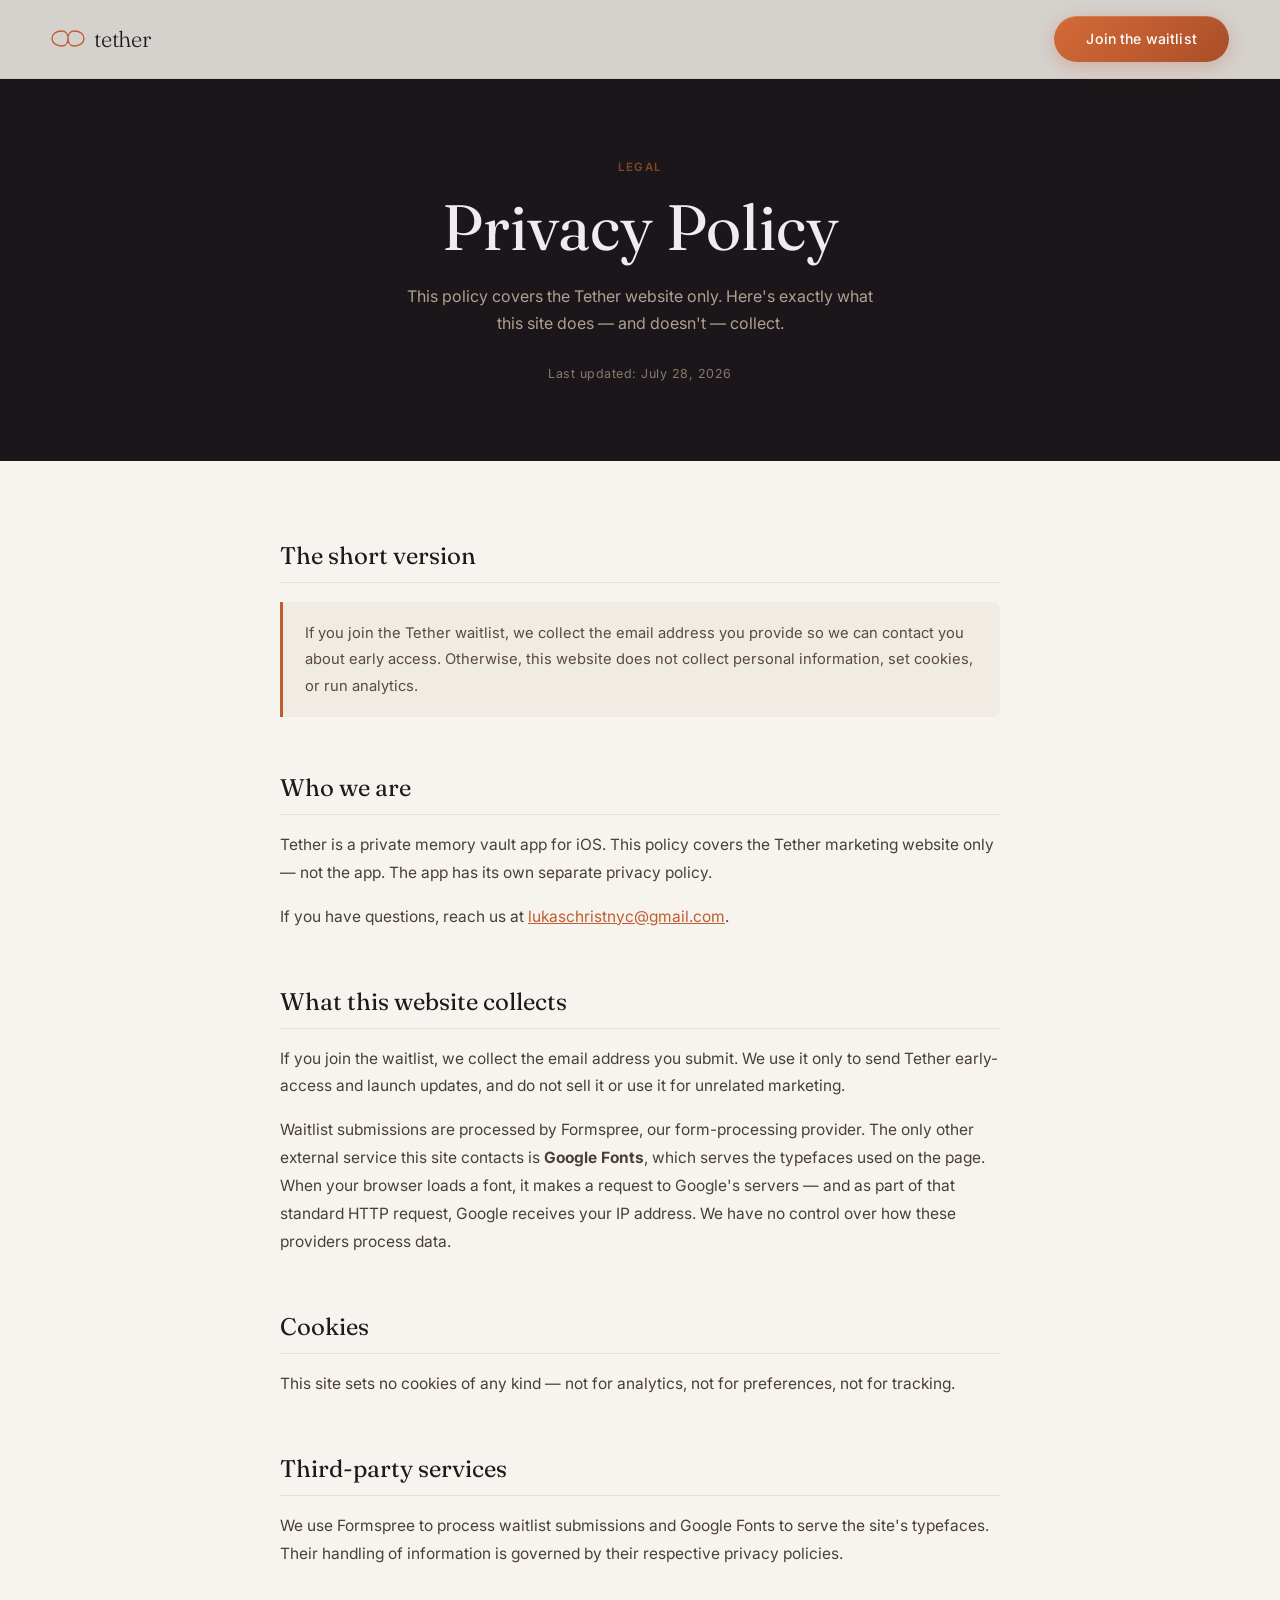
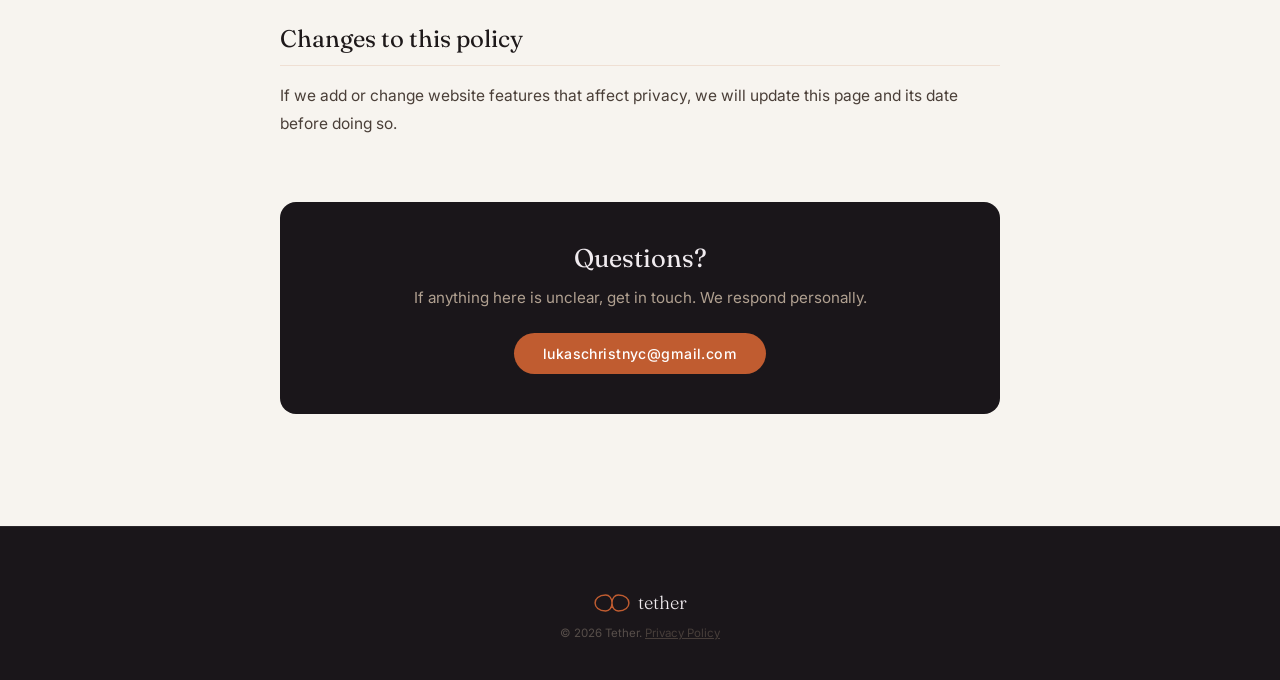
==== commit fc66b39d: "Changes" ====
--- a/privacy.html
+++ b/privacy.html
@@ -204,10 +204,7 @@
     </svg>
     <span class="nav-wordmark" style="color: var(--text-dark);">tether</span>
   </a>
-  <a href="#" class="btn-cta nav-cta">
-    <svg width="15" height="15" viewBox="0 0 24 24" fill="currentColor" aria-hidden="true"><path d="M18.71 19.5c-.83 1.24-1.71 2.45-3.05 2.47-1.34.03-1.77-.79-3.29-.79-1.53 0-2 .77-3.27.82-1.31.05-2.3-1.32-3.14-2.53C4.25 17 2.94 12.45 4.7 9.39c.87-1.52 2.43-2.48 4.12-2.51 1.28-.02 2.5.87 3.29.87.78 0 2.26-1.07 3.8-.91.65.03 2.47.26 3.64 1.98-.09.06-2.17 1.28-2.15 3.81.03 3.02 2.65 4.03 2.68 4.04-.03.07-.42 1.44-1.38 2.83M13 3.5c.73-.83 1.94-1.46 2.94-1.5.13 1.17-.34 2.35-1.04 3.19-.69.85-1.83 1.51-2.95 1.42-.15-1.15.41-2.35 1.05-3.11z"/></svg>
-    App Store
-  </a>
+  <a href="index.html#waitlist" class="btn-cta nav-cta">Join the waitlist</a>
 </nav>
 
 
@@ -218,7 +215,7 @@
   <p class="eyebrow">Legal</p>
   <h1>Privacy Policy</h1>
   <p class="subtitle">This policy covers the Tether website only. Here's exactly what this site does — and doesn't — collect.</p>
-  <p class="updated">Last updated: June 9, 2026</p>
+  <p class="updated">Last updated: July 28, 2026</p>
 </section>
 
 
@@ -231,7 +228,7 @@
     <div class="privacy-section">
       <h2>The short version</h2>
       <div class="privacy-callout">
-        <p>This website does not collect any personal information, set cookies, or run analytics. The only external service it contacts is Google Fonts. That's it.</p>
+        <p>If you join the Tether waitlist, we collect the email address you provide so we can contact you about early access. Otherwise, this website does not collect personal information, set cookies, or run analytics.</p>
       </div>
     </div>
 
@@ -243,8 +240,8 @@
 
     <div class="privacy-section">
       <h2>What this website collects</h2>
-      <p>Nothing, directly. This site has no forms, no sign-ups, no analytics scripts, and no tracking cookies. We do not collect your name, email address, or any other personal information when you visit.</p>
-      <p>The only external service this site contacts is <strong>Google Fonts</strong>, which serves the typefaces used on the page. When your browser loads a font, it makes a request to Google's servers — and as part of that standard HTTP request, Google receives your IP address. We have no control over how Google processes this. You can read <a href="https://policies.google.com/privacy" target="_blank" rel="noopener noreferrer" style="color: var(--accent); text-decoration: underline;">Google's Privacy Policy</a> for details.</p>
+      <p>If you join the waitlist, we collect the email address you submit. We use it only to send Tether early-access and launch updates, and do not sell it or use it for unrelated marketing.</p>
+      <p>Waitlist submissions are processed by Formspree, our form-processing provider. The only other external service this site contacts is <strong>Google Fonts</strong>, which serves the typefaces used on the page. When your browser loads a font, it makes a request to Google's servers — and as part of that standard HTTP request, Google receives your IP address. We have no control over how these providers process data.</p>
     </div>
 
     <div class="privacy-section">
@@ -253,13 +250,13 @@
     </div>
 
     <div class="privacy-section">
-      <h2>Third-party links</h2>
-      <p>This site links to the Apple App Store. Clicking that link takes you to Apple's platform, which has its own privacy practices. We have no visibility into what Apple collects when you visit or download from the App Store.</p>
+      <h2>Third-party services</h2>
+      <p>We use Formspree to process waitlist submissions and Google Fonts to serve the site's typefaces. Their handling of information is governed by their respective privacy policies.</p>
     </div>
 
     <div class="privacy-section">
       <h2>Changes to this policy</h2>
-      <p>If we add new features to this website that affect privacy — such as a contact form or analytics — we will update this page and the date below before doing so.</p>
+      <p>If we add or change website features that affect privacy, we will update this page and its date before doing so.</p>
     </div>
 
     <div class="privacy-contact">
--- a/styles.css
+++ b/styles.css
@@ -597,6 +597,7 @@
   mask-image:         linear-gradient(180deg, transparent 0%, black 30%, black 70%, transparent 100%);
 }
 .light-section { background: var(--warm-white); }
+.cream-section { background: var(--cream); }
 
 .showcase-layout {
   display: flex;
@@ -1577,3 +1578,1504 @@
   .footer-cta { margin-bottom: 2rem; }
   .btn-cta { font-size: .85rem; padding: .8rem 1.5rem; }
 }
+
+
+/* ════════════════════════════════════════
+   LANDING PAGE REFRESH
+   The refresh preserves Tether's existing type and color system while
+   widening the primary grid and adding clearer product-led sections.
+════════════════════════════════════════ */
+.container {
+
+  width: min(100%, 1240px);
+  max-width: 1240px;
+
+}
+
+.site-nav {
+
+  padding-right: clamp(1.25rem, 4vw, 4rem);
+  padding-left: clamp(1.25rem, 4vw, 4rem);
+
+}
+
+.nav-links {
+
+  position: absolute;
+  left: 50%;
+  display: flex;
+  align-items: center;
+  gap: 2rem;
+  transform: translateX(-50%);
+
+}
+
+.nav-links a {
+
+  color: rgba(240, 235, 239, .62);
+  font-size: .76rem;
+  font-weight: 500;
+  letter-spacing: .035em;
+  transition: color .25s ease;
+
+}
+
+.nav-links a:hover {
+
+  color: var(--text-light);
+
+}
+
+.site-nav.light-bg .nav-links a {
+
+  color: rgba(30, 25, 26, .58);
+
+}
+
+.site-nav.light-bg .nav-links a:hover {
+
+  color: var(--text-dark);
+
+}
+
+.hero {
+
+  /* Keep the opening product story anchored to the first viewport. */
+  min-height: 100svh;
+  padding: 9.5rem 2rem 5rem;
+  justify-content: center;
+  text-align: left;
+
+}
+
+.hero-inner {
+
+  position: relative;
+  z-index: 2;
+  width: min(100%, 1240px);
+  align-items: stretch;
+
+}
+
+.hero-layout {
+
+  display: grid;
+  grid-template-columns: minmax(0, 1.02fr) minmax(480px, .98fr);
+  align-items: center;
+  gap: clamp(3rem, 6vw, 6.5rem);
+
+}
+
+.hero-copy {
+
+  max-width: 650px;
+
+}
+
+.hero-heading {
+
+  margin-bottom: 1.65rem;
+  color: var(--text-light);
+  font-family: var(--serif);
+  font-size: clamp(3.5rem, 6vw, 6.25rem);
+  font-weight: 300;
+  letter-spacing: -.035em;
+  line-height: .96;
+  opacity: 0;
+  animation: fade-up .75s var(--ease) forwards .35s;
+
+}
+
+.hero-heading em {
+
+  color: var(--accent);
+  font-weight: 300;
+
+}
+
+.hero-caps {
+
+  margin-bottom: 1.25rem;
+  font-size: .68rem;
+  opacity: 0;
+  animation: fade-up .7s var(--ease) forwards .15s;
+
+}
+
+.hero-sub {
+
+  max-width: 57ch;
+  margin: 0 0 2rem;
+  font-size: clamp(.95rem, 1.4vw, 1.08rem);
+  opacity: 0;
+  animation: fade-up .7s var(--ease) forwards .55s;
+
+}
+
+.hero-actions {
+
+  display: flex;
+  align-items: center;
+  gap: 1.4rem;
+  opacity: 0;
+  animation: fade-up .7s var(--ease) forwards .75s;
+
+}
+
+.hero-btn {
+
+  opacity: 1;
+  animation: none;
+
+}
+
+.hero-link {
+
+  display: inline-flex;
+  align-items: center;
+  gap: .5rem;
+  color: var(--accent);
+  font-size: .84rem;
+  font-weight: 500;
+  transition: gap .25s var(--ease), color .25s ease;
+
+}
+
+.hero-link:hover {
+
+  gap: .8rem;
+  color: #DD7544;
+
+}
+
+.hero-proof {
+
+  display: flex;
+  flex-wrap: wrap;
+  gap: .85rem 1.35rem;
+  margin-top: 2rem;
+  opacity: 0;
+  animation: fade-up .7s var(--ease) forwards .95s;
+
+}
+
+.hero-proof span {
+
+  display: inline-flex;
+  align-items: center;
+  gap: .5rem;
+  color: rgba(240, 235, 239, .45);
+  font-size: .68rem;
+  letter-spacing: .02em;
+
+}
+
+.hero-proof span::before {
+
+  width: 5px;
+  height: 5px;
+  border-radius: 50%;
+  background: var(--accent);
+  content: '';
+  opacity: .8;
+
+}
+
+.hero-product {
+
+  position: relative;
+  padding: 0 0 2.25rem 1.25rem;
+  opacity: 0;
+  animation: fade-up .85s var(--ease) forwards .55s;
+
+}
+
+.hero-product::before {
+
+  position: absolute;
+  z-index: -1;
+  top: -12%;
+  right: -8%;
+  width: 78%;
+  height: 78%;
+  border-radius: 50%;
+  background: radial-gradient(circle, rgba(192, 92, 48, .18), transparent 68%);
+  content: '';
+  filter: blur(15px);
+
+}
+
+.hero-product-window {
+
+  overflow: hidden;
+  border: 1px solid rgba(255, 255, 255, .1);
+  border-radius: 24px;
+  background: #EEE8DF;
+  box-shadow: 0 42px 90px rgba(0, 0, 0, .38), 0 1px 0 rgba(255, 255, 255, .12) inset;
+  color: var(--text-dark);
+
+}
+
+.hero-product-bar {
+
+  display: grid;
+  grid-template-columns: 1fr auto 1fr;
+  align-items: center;
+  gap: 1rem;
+  padding: .85rem 1rem;
+  border-bottom: 1px solid rgba(30, 25, 26, .08);
+  background: rgba(255, 255, 255, .52);
+  color: rgba(30, 25, 26, .55);
+  font-size: .62rem;
+  font-weight: 500;
+
+}
+
+.hero-window-controls {
+
+  display: flex;
+  gap: .35rem;
+
+}
+
+.hero-window-controls span {
+
+  width: 7px;
+  height: 7px;
+  border-radius: 50%;
+  background: rgba(30, 25, 26, .15);
+
+}
+
+.hero-private {
+
+  justify-self: end;
+  padding: .28rem .6rem;
+  border: 1px solid rgba(192, 92, 48, .18);
+  border-radius: 100px;
+  color: var(--accent-deep);
+
+}
+
+.hero-product-header {
+
+  display: flex;
+  align-items: flex-end;
+  justify-content: space-between;
+  gap: 1rem;
+  padding: 1.5rem 1.4rem 1.25rem;
+
+}
+
+.hero-product-kicker {
+
+  margin-bottom: .35rem;
+  color: var(--accent);
+  font-size: .52rem;
+  font-weight: 600;
+  letter-spacing: .18em;
+
+}
+
+.hero-product-header h2 {
+
+  font-family: var(--serif);
+  font-size: clamp(1.4rem, 2vw, 1.9rem);
+  font-weight: 400;
+  letter-spacing: -.02em;
+
+}
+
+.hero-family-avatars {
+
+  display: flex;
+  padding-right: .3rem;
+
+}
+
+.hero-family-avatars span {
+
+  display: grid;
+  width: 28px;
+  height: 28px;
+  margin-right: -6px;
+  place-items: center;
+  border: 2px solid #EEE8DF;
+  border-radius: 50%;
+  background: var(--dark-card);
+  color: var(--text-light);
+  font-size: .46rem;
+  font-weight: 600;
+
+}
+
+.hero-family-avatars span:nth-child(2) {
+
+  background: #725848;
+
+}
+
+.hero-family-avatars span:nth-child(3) {
+
+  background: #74806C;
+
+}
+
+.hero-family-avatars span:last-child {
+
+  background: var(--accent);
+
+}
+
+.hero-memory-grid {
+
+  display: grid;
+  grid-template-columns: 1.15fr .85fr;
+  grid-template-rows: repeat(2, minmax(128px, 1fr));
+  gap: .75rem;
+  min-height: 330px;
+  padding: 0 1rem 1rem;
+
+}
+
+.hero-memory-card {
+
+  position: relative;
+  display: flex;
+  flex-direction: column;
+  justify-content: flex-end;
+  overflow: hidden;
+  min-height: 0;
+  padding: 1rem;
+  border-radius: 15px;
+  color: #FFF;
+
+}
+
+.hero-memory-card::after {
+
+  position: absolute;
+  inset: 45% 0 0;
+  background: linear-gradient(to bottom, transparent, rgba(20, 12, 10, .58));
+  content: '';
+
+}
+
+.hero-memory-card strong,
+.hero-memory-card small,
+.hero-file-type {
+
+  position: relative;
+  z-index: 2;
+
+}
+
+.hero-memory-card strong {
+
+  font-family: var(--serif);
+  font-size: 1rem;
+  font-weight: 400;
+
+}
+
+.hero-memory-card small {
+
+  margin-top: .15rem;
+  font-size: .55rem;
+  opacity: .68;
+
+}
+
+.hero-file-type {
+
+  position: absolute;
+  top: .75rem;
+  left: .75rem;
+  padding: .3rem .5rem;
+  border: 1px solid rgba(255, 255, 255, .32);
+  border-radius: 100px;
+  background: rgba(20, 12, 10, .14);
+  font-size: .45rem;
+  font-weight: 600;
+  letter-spacing: .1em;
+
+}
+
+.hero-memory-card--drawing {
+
+  grid-row: 1 / span 2;
+  background: linear-gradient(145deg, #D57638, #B34E2B);
+
+}
+
+.hero-memory-card--document {
+
+  background: linear-gradient(145deg, #9B8B72, #71614D);
+
+}
+
+.hero-memory-card--video {
+
+  background: linear-gradient(145deg, #6E8993, #3F5F69);
+
+}
+
+.hero-butterfly {
+
+  position: absolute;
+  top: 30%;
+  left: 50%;
+  width: 14px;
+  height: 48px;
+  border-radius: 100%;
+  background: #321D15;
+  transform: translate(-50%, -50%);
+
+}
+
+.hero-butterfly::before,
+.hero-butterfly::after {
+
+  position: absolute;
+  top: -13px;
+  width: 72px;
+  height: 74px;
+  border: 2px solid rgba(50, 29, 21, .62);
+  background: rgba(255, 201, 75, .62);
+  content: '';
+
+}
+
+.hero-butterfly::before {
+
+  right: 5px;
+  border-radius: 70% 35% 58% 40%;
+  transform: rotate(-12deg);
+
+}
+
+.hero-butterfly::after {
+
+  left: 5px;
+  border-radius: 35% 70% 40% 58%;
+  transform: rotate(12deg);
+
+}
+
+.hero-report {
+
+  position: absolute;
+  top: 46%;
+  left: 50%;
+  display: flex;
+  width: 66%;
+  padding: .8rem;
+  flex-direction: column;
+  gap: .45rem;
+  border-radius: 5px;
+  background: rgba(255, 250, 242, .82);
+  box-shadow: 0 8px 16px rgba(40, 25, 18, .15);
+  transform: translate(-50%, -50%) rotate(-3deg);
+
+}
+
+.hero-report span {
+
+  height: 3px;
+  border-radius: 10px;
+  background: rgba(76, 57, 43, .22);
+
+}
+
+.hero-report span:nth-child(2) {
+
+  width: 75%;
+
+}
+
+.hero-report span:nth-child(3) {
+
+  width: 55%;
+
+}
+
+.hero-play {
+
+  position: absolute;
+  top: 43%;
+  left: 50%;
+  display: grid;
+  width: 40px;
+  height: 40px;
+  place-items: center;
+  border: 1px solid rgba(255, 255, 255, .38);
+  border-radius: 50%;
+  background: rgba(255, 255, 255, .16);
+  font-size: .72rem;
+  transform: translate(-50%, -50%);
+
+}
+
+.hero-notification {
+
+  position: absolute;
+  right: -1.25rem;
+  bottom: 0;
+  display: flex;
+  align-items: center;
+  gap: .75rem;
+  min-width: 245px;
+  padding: .85rem 1rem;
+  border: 1px solid rgba(255, 255, 255, .1);
+  border-radius: 14px;
+  background: rgba(35, 29, 35, .94);
+  box-shadow: 0 18px 40px rgba(0, 0, 0, .34);
+  color: var(--text-light);
+  backdrop-filter: blur(14px);
+
+}
+
+.hero-notification-avatar {
+
+  display: grid;
+  width: 34px;
+  height: 34px;
+  flex-shrink: 0;
+  place-items: center;
+  border-radius: 50%;
+  background: var(--accent);
+  font-size: .55rem;
+  font-weight: 600;
+
+}
+
+.hero-notification div {
+
+  display: flex;
+  flex-direction: column;
+  gap: .2rem;
+
+}
+
+.hero-notification strong {
+
+  font-size: .66rem;
+  font-weight: 500;
+
+}
+
+.hero-notification div span {
+
+  color: var(--text-dim);
+  font-size: .58rem;
+
+}
+
+.hero-pillars {
+
+  grid-template-columns: repeat(3, minmax(0, 1fr));
+  gap: 1rem;
+  width: 100%;
+  max-width: none;
+  margin: 5rem 0 0;
+
+}
+
+.hero-pillars .pillar-card {
+
+  min-height: 220px;
+
+}
+
+.process-section {
+
+  padding: clamp(6rem, 9vw, 9rem) 0;
+
+}
+
+.section-intro {
+
+  display: grid;
+  grid-template-columns: minmax(0, 1.15fr) minmax(280px, .85fr);
+  align-items: end;
+  gap: clamp(2rem, 7vw, 7rem);
+  margin-bottom: 4rem;
+
+}
+
+.section-intro .eyebrow {
+
+  grid-column: 1 / -1;
+  margin-bottom: -1.75rem;
+
+}
+
+.section-intro .display-dark {
+
+  margin-bottom: 0;
+
+}
+
+.section-intro .body-dark {
+
+  max-width: 52ch;
+  padding-bottom: .4rem;
+
+}
+
+.process-grid {
+
+  display: grid;
+  grid-template-columns: repeat(3, minmax(0, 1fr));
+  gap: 1rem;
+
+}
+
+.process-card {
+
+  position: relative;
+  overflow: hidden;
+  min-height: 310px;
+  padding: 2rem;
+  border: 1px solid rgba(192, 92, 48, .12);
+  border-radius: 18px;
+  background: #F1ECE4;
+
+}
+
+.process-card:nth-child(2) {
+
+  background: #E8E0D5;
+
+}
+
+.process-card:nth-child(3) {
+
+  background: var(--dark-card);
+  color: var(--text-light);
+
+}
+
+.process-number {
+
+  display: block;
+  margin-bottom: 4.5rem;
+  color: var(--accent);
+  font-family: var(--serif);
+  font-size: 3.2rem;
+  font-weight: 300;
+  line-height: 1;
+
+}
+
+.process-label {
+
+  margin-bottom: .65rem;
+  color: var(--accent);
+  font-size: .58rem;
+  font-weight: 600;
+  letter-spacing: .18em;
+
+}
+
+.process-card h3 {
+
+  margin-bottom: .75rem;
+  font-family: var(--serif);
+  font-size: 1.55rem;
+  font-weight: 400;
+
+}
+
+.process-card > p:last-child {
+
+  color: rgba(30, 25, 26, .58);
+  font-size: .85rem;
+  line-height: 1.7;
+
+}
+
+.process-card:nth-child(3) > p:last-child {
+
+  color: rgba(240, 235, 239, .55);
+
+}
+
+.showcase {
+
+  padding: clamp(6rem, 9vw, 9rem) 0;
+
+}
+
+.showcase-layout {
+
+  gap: clamp(5rem, 10vw, 10rem);
+
+}
+
+.showcase-text {
+
+  max-width: 540px;
+
+}
+
+.showcase-deco,
+.section-dots {
+
+  display: none;
+
+}
+
+.display-light em {
+
+  color: var(--accent);
+  font-style: italic;
+
+}
+
+.pricing-section {
+
+  padding: clamp(6rem, 9vw, 9rem) 0;
+  scroll-margin-top: 70px;
+
+}
+
+.pricing-heading {
+
+  position: relative;
+  z-index: 1;
+  display: grid;
+  grid-template-columns: minmax(0, 1.2fr) minmax(280px, .8fr);
+  align-items: end;
+  gap: clamp(2rem, 8vw, 8rem);
+  margin-bottom: 4rem;
+
+}
+
+.pricing-heading .display-light {
+
+  margin-bottom: 0;
+
+}
+
+.pricing-heading .body-light {
+
+  max-width: 50ch;
+  padding-bottom: .5rem;
+
+}
+
+.pricing-grid {
+
+  position: relative;
+  z-index: 1;
+  display: grid;
+  grid-template-columns: repeat(4, minmax(0, 1fr));
+  align-items: stretch;
+  gap: 1rem;
+
+}
+
+.pricing-card {
+
+  position: relative;
+  display: flex;
+  min-height: 530px;
+  padding: 2rem;
+  flex-direction: column;
+  border: 1px solid var(--border-dark);
+  border-radius: 20px;
+  background: rgba(35, 29, 35, .72);
+  color: var(--text-light);
+
+}
+
+.pricing-card--featured {
+
+  border-color: rgba(192, 92, 48, .55);
+  background: linear-gradient(160deg, #33231F, #241C21);
+  box-shadow: 0 28px 65px rgba(0, 0, 0, .28), 0 0 0 1px rgba(192, 92, 48, .09) inset;
+
+}
+
+.pricing-badge {
+
+  position: absolute;
+  top: 1rem;
+  right: 1rem;
+  padding: .35rem .65rem;
+  border-radius: 100px;
+  background: rgba(192, 92, 48, .16);
+  color: #E48961;
+  font-size: .48rem;
+  font-weight: 600;
+  letter-spacing: .12em;
+
+}
+
+.pricing-card-top {
+
+  min-height: 200px;
+
+}
+
+.pricing-name {
+
+  margin-bottom: 2rem;
+  color: var(--accent);
+  font-size: .63rem;
+  font-weight: 600;
+  letter-spacing: .16em;
+  text-transform: uppercase;
+
+}
+
+.pricing-price {
+
+  margin-bottom: 1rem;
+  color: var(--text-light);
+  font-family: var(--serif);
+  font-size: 1.4rem;
+  font-weight: 300;
+
+}
+
+.pricing-price span {
+
+  font-size: clamp(2.25rem, 3vw, 3.1rem);
+
+}
+
+.pricing-description {
+
+  max-width: 36ch;
+  color: rgba(240, 235, 239, .5);
+  font-size: .82rem;
+  line-height: 1.65;
+
+}
+
+.pricing-features {
+
+  display: flex;
+  margin: 1rem 0 2rem;
+  padding: 1.5rem 0 0;
+  flex-direction: column;
+  gap: .85rem;
+  border-top: 1px solid var(--border-dark);
+  list-style: none;
+
+}
+
+.pricing-features li {
+
+  display: flex;
+  align-items: center;
+  gap: .7rem;
+  color: rgba(240, 235, 239, .72);
+  font-size: .76rem;
+
+}
+
+.pricing-features li::before {
+
+  display: grid;
+  width: 17px;
+  height: 17px;
+  flex-shrink: 0;
+  place-items: center;
+  border-radius: 50%;
+  background: rgba(192, 92, 48, .14);
+  color: var(--accent);
+  content: '✓';
+  font-size: .58rem;
+
+}
+
+.pricing-button,
+.pricing-primary {
+
+  display: inline-flex;
+  align-items: center;
+  justify-content: center;
+  min-height: 46px;
+  margin-top: auto;
+  border: 1px solid rgba(240, 235, 239, .14);
+  border-radius: 100px;
+  color: var(--text-light);
+  font-size: .78rem;
+  font-weight: 500;
+  transition: border-color .25s ease, background .25s ease, transform .25s var(--ease);
+
+}
+
+.pricing-button:hover {
+
+  border-color: rgba(192, 92, 48, .5);
+  background: rgba(192, 92, 48, .08);
+  transform: translateY(-2px);
+
+}
+
+.pricing-primary {
+
+  padding: .8rem 1rem;
+
+}
+
+.pricing-note {
+
+  position: relative;
+  z-index: 1;
+  margin-top: 1.5rem;
+  color: rgba(240, 235, 239, .35);
+  font-size: .68rem;
+  text-align: center;
+
+}
+
+.faq-section {
+
+  padding: clamp(6rem, 9vw, 9rem) 0;
+  scroll-margin-top: 70px;
+
+}
+
+.faq-layout {
+
+  display: grid;
+  grid-template-columns: minmax(300px, .75fr) minmax(0, 1.25fr);
+  gap: clamp(4rem, 10vw, 10rem);
+
+}
+
+.faq-intro {
+
+  align-self: start;
+
+}
+
+.faq-intro .body-dark {
+
+  max-width: 45ch;
+
+}
+
+.faq-contact {
+
+  margin-top: 1.75rem;
+
+}
+
+.faq-list {
+
+  border-top: 1px solid rgba(30, 25, 26, .14);
+
+}
+
+.faq-item {
+
+  border-bottom: 1px solid rgba(30, 25, 26, .14);
+
+}
+
+.faq-item summary {
+
+  display: flex;
+  align-items: center;
+  justify-content: space-between;
+  gap: 1.5rem;
+  padding: 1.55rem 0;
+  cursor: pointer;
+  font-family: var(--serif);
+  font-size: clamp(1.15rem, 1.7vw, 1.42rem);
+  font-weight: 400;
+  list-style: none;
+
+}
+
+.faq-item summary::-webkit-details-marker {
+
+  display: none;
+
+}
+
+.faq-toggle {
+
+  position: relative;
+  width: 22px;
+  height: 22px;
+  flex-shrink: 0;
+  border: 1px solid rgba(192, 92, 48, .28);
+  border-radius: 50%;
+
+}
+
+.faq-toggle::before,
+.faq-toggle::after {
+
+  position: absolute;
+  top: 50%;
+  left: 50%;
+  width: 8px;
+  height: 1px;
+  background: var(--accent);
+  content: '';
+  transform: translate(-50%, -50%);
+  transition: transform .25s var(--ease);
+
+}
+
+.faq-toggle::after {
+
+  transform: translate(-50%, -50%) rotate(90deg);
+
+}
+
+.faq-item[open] .faq-toggle::after {
+
+  transform: translate(-50%, -50%) rotate(0deg);
+
+}
+
+.faq-item p {
+
+  max-width: 66ch;
+  padding: 0 3.5rem 1.75rem 0;
+  color: rgba(30, 25, 26, .58);
+  font-size: .9rem;
+  line-height: 1.75;
+
+}
+
+.closing-section {
+
+  padding: 5rem 0;
+
+}
+
+.closing-card {
+
+  position: relative;
+  z-index: 1;
+  display: grid;
+  grid-template-columns: minmax(0, 1fr) auto;
+  align-items: center;
+  gap: 3rem;
+  overflow: hidden;
+  padding: clamp(2.5rem, 5vw, 5rem);
+  border: 1px solid rgba(192, 92, 48, .22);
+  border-radius: 24px;
+  background: linear-gradient(135deg, rgba(192, 92, 48, .12), rgba(35, 29, 35, .7));
+
+}
+
+.closing-card::after {
+
+  position: absolute;
+  z-index: -1;
+  top: -160px;
+  right: -110px;
+  width: 360px;
+  height: 360px;
+  border-radius: 50%;
+  background: radial-gradient(circle, rgba(192, 92, 48, .24), transparent 68%);
+  content: '';
+
+}
+
+.closing-card .display-light {
+
+  margin-bottom: 1rem;
+
+}
+
+.closing-card .body-light {
+
+  max-width: 55ch;
+
+}
+
+.closing-button {
+
+  flex-shrink: 0;
+
+}
+
+.closing-action {
+
+  display: flex;
+  flex-direction: column;
+  align-items: center;
+
+}
+
+.waitlist-form {
+
+  display: flex;
+  width: min(100%, 430px);
+  align-items: center;
+  gap: .65rem;
+
+}
+
+.waitlist-form input {
+
+  min-width: 0;
+  flex: 1;
+  padding: .85rem 1rem;
+  border: 1px solid rgba(240, 235, 239, .2);
+  border-radius: 100px;
+  outline: none;
+  background: rgba(255, 255, 255, .08);
+  color: var(--text-light);
+  font-family: var(--sans);
+  font-size: .85rem;
+
+}
+
+.waitlist-form input::placeholder {
+
+  color: rgba(240, 235, 239, .5);
+
+}
+
+.waitlist-form input:focus {
+
+  border-color: var(--accent);
+  box-shadow: 0 0 0 3px rgba(192, 92, 48, .18);
+
+}
+
+.waitlist-honeypot {
+
+  position: absolute;
+  width: 1px;
+  height: 1px;
+  overflow: hidden;
+  clip: rect(0 0 0 0);
+  clip-path: inset(50%);
+  white-space: nowrap;
+
+}
+
+.waitlist-form .closing-button {
+
+  white-space: nowrap;
+
+}
+
+.waitlist-feedback {
+
+  min-height: 1.25rem;
+  margin-top: .8rem;
+  color: var(--text-dim);
+  font-size: .78rem;
+  text-align: center;
+
+}
+
+.waitlist-feedback.is-success {
+
+  color: #E8B17B;
+
+}
+
+.waitlist-feedback.is-error {
+
+  color: #F0B1A0;
+
+}
+
+.closing-action .cta-fine {
+
+  margin-top: 1rem;
+
+}
+
+
+/* ════════════════════════════════════════
+   REFRESH RESPONSIVE LAYOUT
+════════════════════════════════════════ */
+@media (max-width: 1040px) {
+
+  .nav-links {
+
+    display: none;
+
+  }
+
+  .hero-layout {
+
+    grid-template-columns: 1fr;
+    gap: 4rem;
+
+  }
+
+  .hero-copy {
+
+    max-width: 760px;
+
+  }
+
+  .hero-product {
+
+    width: min(100%, 760px);
+    margin: 0 auto;
+
+  }
+
+  .hero-pillars {
+
+    grid-template-columns: repeat(3, minmax(0, 1fr));
+
+  }
+
+  .pricing-grid {
+
+    grid-template-columns: repeat(2, minmax(0, 1fr));
+
+  }
+
+}
+
+@media (max-width: 820px) {
+
+  .hero {
+
+    padding: 8rem 1.5rem 4.5rem;
+
+  }
+
+  .hero-pillars {
+
+    grid-template-columns: 1fr;
+    margin-top: 4rem;
+
+  }
+
+  .hero-pillars .pillar-card {
+
+    min-height: 0;
+
+  }
+
+  .section-intro,
+  .pricing-heading {
+
+    grid-template-columns: 1fr;
+    gap: 1.5rem;
+
+  }
+
+  .section-intro .eyebrow {
+
+    margin-bottom: -.4rem;
+
+  }
+
+  .process-grid {
+
+    grid-template-columns: 1fr;
+
+  }
+
+  .process-card {
+
+    min-height: 250px;
+
+  }
+
+  .process-number {
+
+    margin-bottom: 2.5rem;
+
+  }
+
+  .pricing-grid {
+
+    grid-template-columns: 1fr;
+
+  }
+
+  .pricing-card,
+  .pricing-card:last-child {
+
+    grid-column: auto;
+    min-height: 470px;
+
+  }
+
+  .faq-layout {
+
+    grid-template-columns: 1fr;
+    gap: 3.5rem;
+
+  }
+
+  .faq-intro {
+
+    position: static;
+
+  }
+
+  .closing-card {
+
+    grid-template-columns: 1fr;
+
+  }
+
+  .closing-button {
+
+    justify-self: start;
+
+  }
+
+  .closing-action {
+
+    align-items: flex-start;
+
+  }
+
+  .waitlist-feedback {
+
+    text-align: left;
+
+  }
+
+}
+
+@media (max-width: 560px) {
+
+  .container {
+
+    padding-right: 1.25rem;
+    padding-left: 1.25rem;
+
+  }
+
+  .hero {
+
+    padding: 6.5rem 1.25rem 4rem;
+
+  }
+
+  .hero-heading {
+
+    font-size: clamp(3rem, 14vw, 4.3rem);
+
+  }
+
+  .hero-actions {
+
+    align-items: flex-start;
+    flex-direction: column;
+
+  }
+
+  .hero-proof {
+
+    flex-direction: column;
+
+  }
+
+  .hero-product {
+
+    margin-left: -.25rem;
+    padding: 0 0 2.5rem;
+
+  }
+
+  .hero-product-bar {
+
+    grid-template-columns: 1fr auto;
+
+  }
+
+  .hero-product-bar > span:nth-child(2) {
+
+    display: none;
+
+  }
+
+  .hero-product-header {
+
+    align-items: flex-start;
+    flex-direction: column;
+
+  }
+
+  .hero-memory-grid {
+
+    grid-template-columns: 1fr 1fr;
+    grid-template-rows: 210px 150px;
+    min-height: 0;
+
+  }
+
+  .hero-memory-card--drawing {
+
+    grid-column: 1 / -1;
+    grid-row: auto;
+
+  }
+
+  .hero-notification {
+
+    right: .5rem;
+    left: .5rem;
+    min-width: 0;
+
+  }
+
+  .pricing-card {
+
+    min-height: 500px;
+    padding: 1.5rem;
+
+  }
+
+  .closing-section {
+
+    padding: 1rem 0 4rem;
+
+  }
+
+  .closing-card {
+
+    border-right: 0;
+    border-left: 0;
+    border-radius: 0;
+
+  }
+
+  .waitlist-form {
+
+    align-items: stretch;
+    flex-direction: column;
+
+  }
+
+  .waitlist-form .closing-button {
+
+    width: 100%;
+
+  }
+
+}
+
+@media (prefers-reduced-motion: reduce) {
+
+  .hero-heading,
+  .hero-caps,
+  .hero-sub,
+  .hero-actions,
+  .hero-proof,
+  .hero-product {
+
+    opacity: 1;
+    animation: none;
+
+  }
+
+}
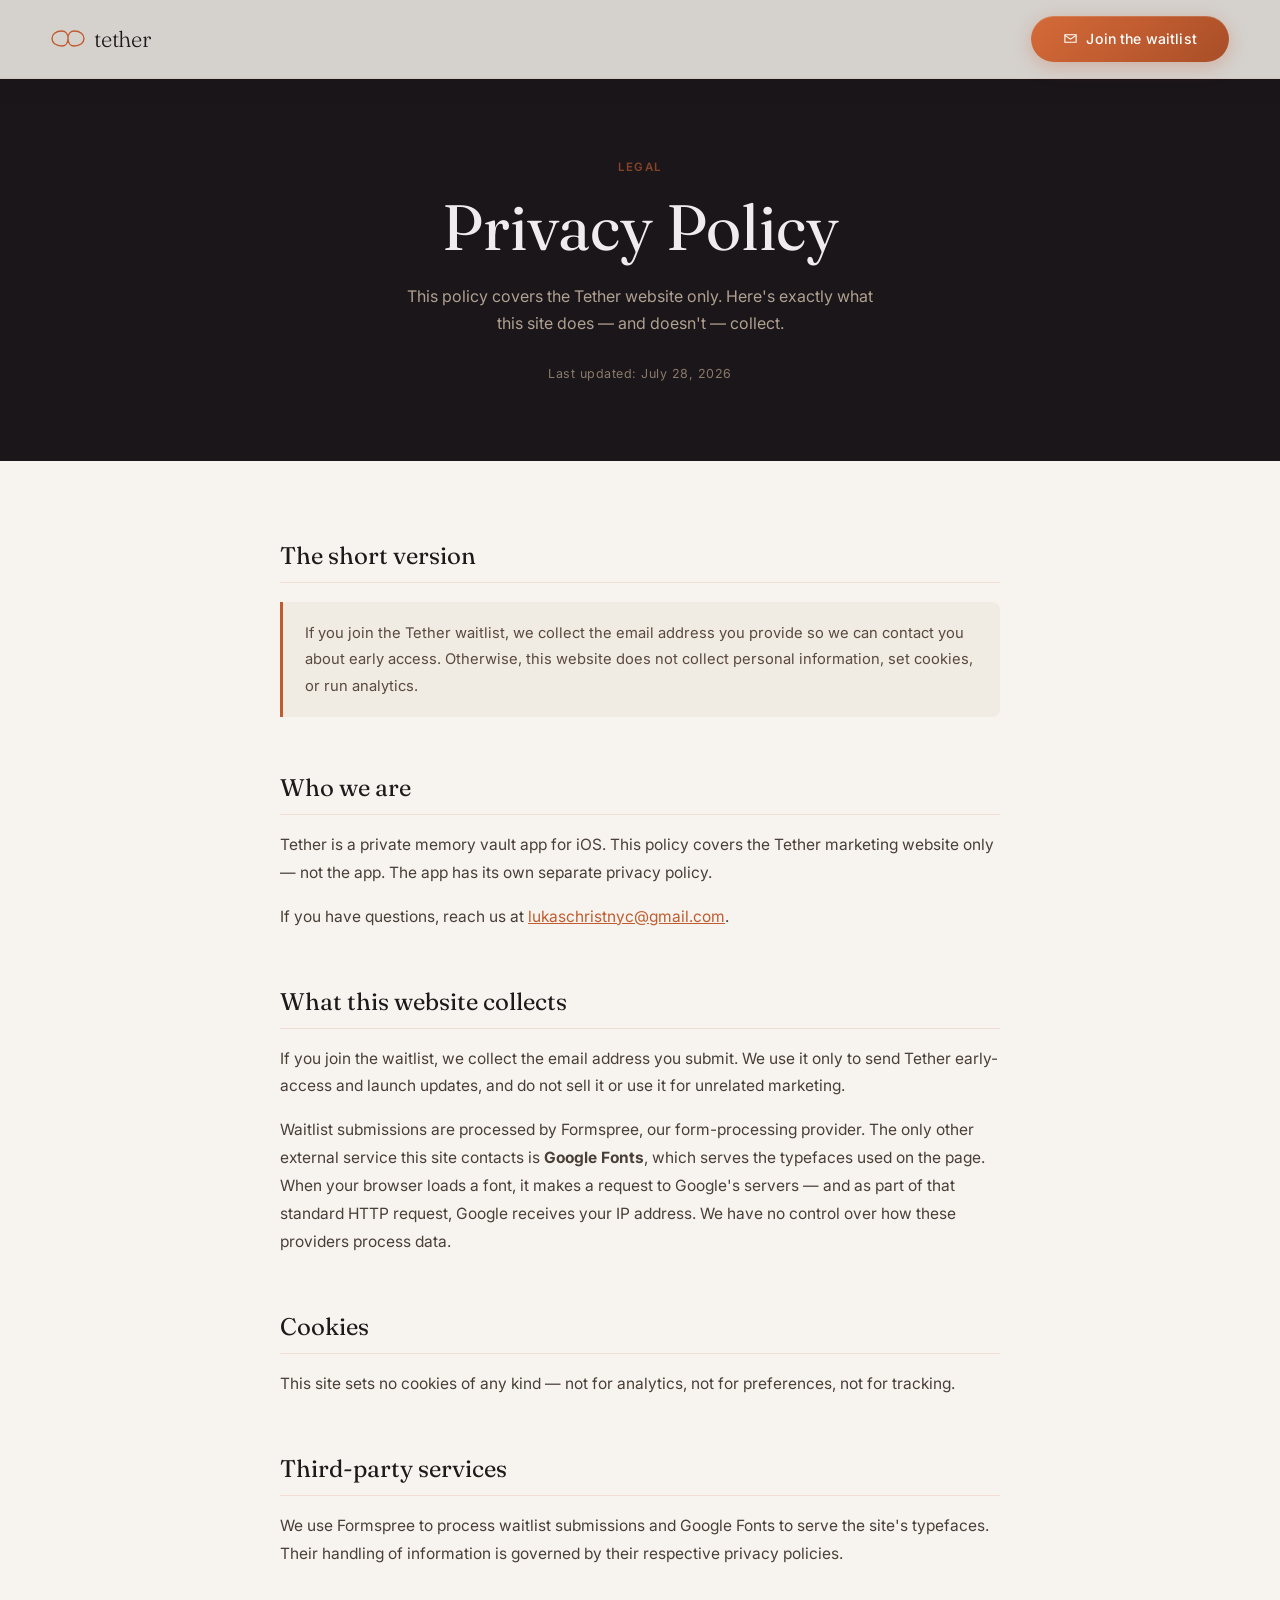
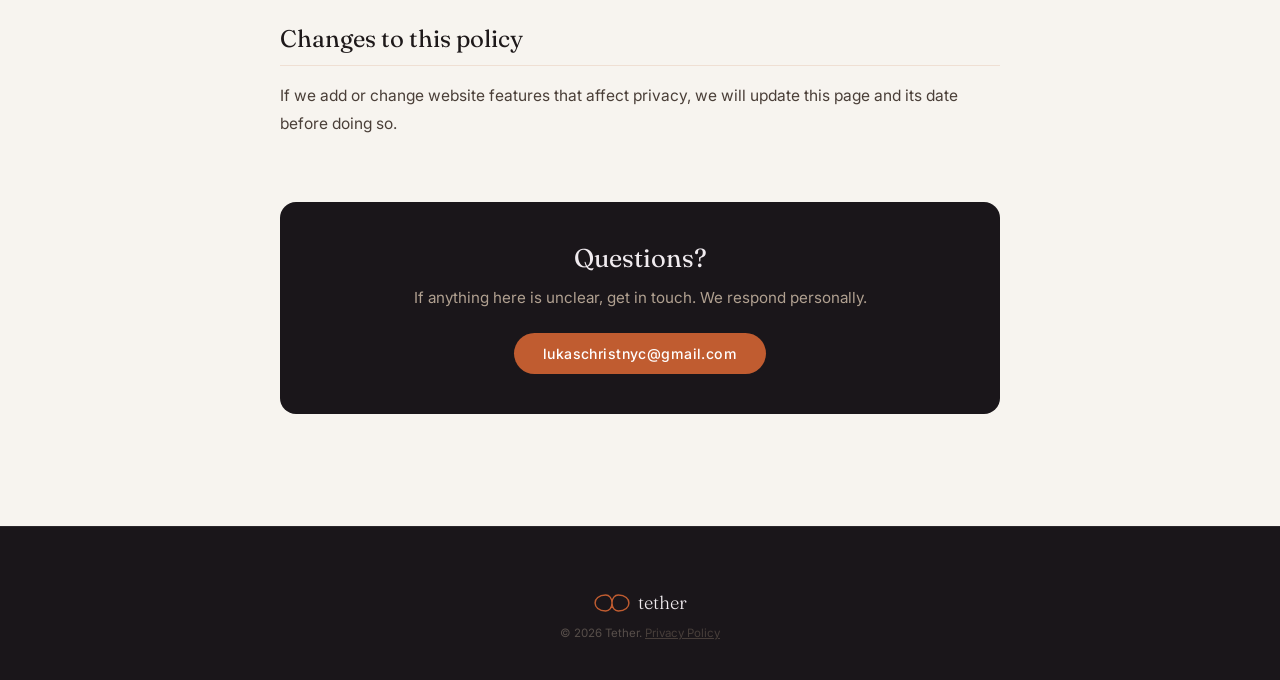
==== commit 3e13b7ef: "waitlist icon" ====
--- a/privacy.html
+++ b/privacy.html
@@ -204,7 +204,7 @@
     </svg>
     <span class="nav-wordmark" style="color: var(--text-dark);">tether</span>
   </a>
-  <a href="index.html#waitlist" class="btn-cta nav-cta">Join the waitlist</a>
+  <a href="index.html#waitlist" class="btn-cta nav-cta"><svg class="waitlist-icon" width="15" height="15" viewBox="0 0 24 24" fill="none" stroke="currentColor" stroke-width="1.8" aria-hidden="true"><path d="M3 6h18v12H3z"/><path d="m3 7 9 6 9-6"/></svg>Join the waitlist</a>
 </nav>
 
 
--- a/styles.css
+++ b/styles.css
@@ -2713,7 +2713,7 @@
 .waitlist-form {
 
   display: flex;
-  width: min(100%, 430px);
+  width: min(100%, 600px);
   align-items: center;
   gap: .65rem;
 
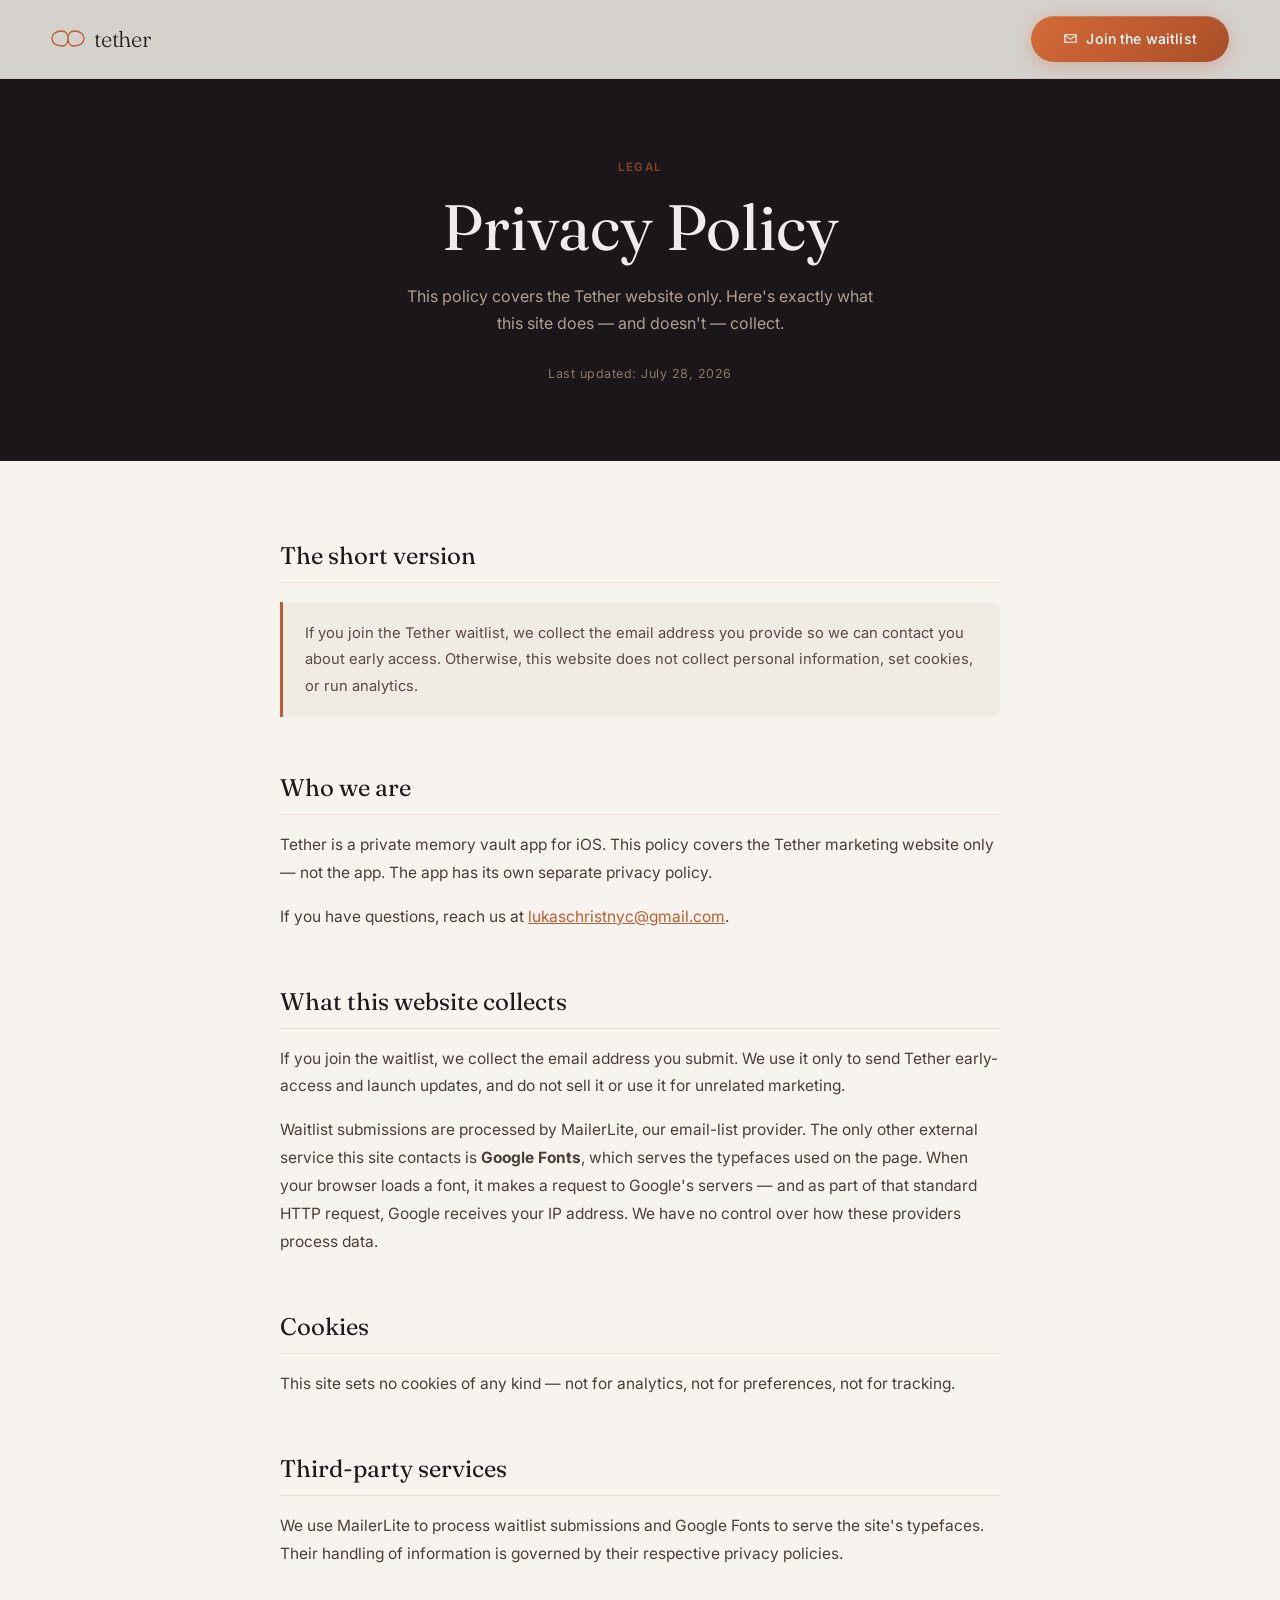
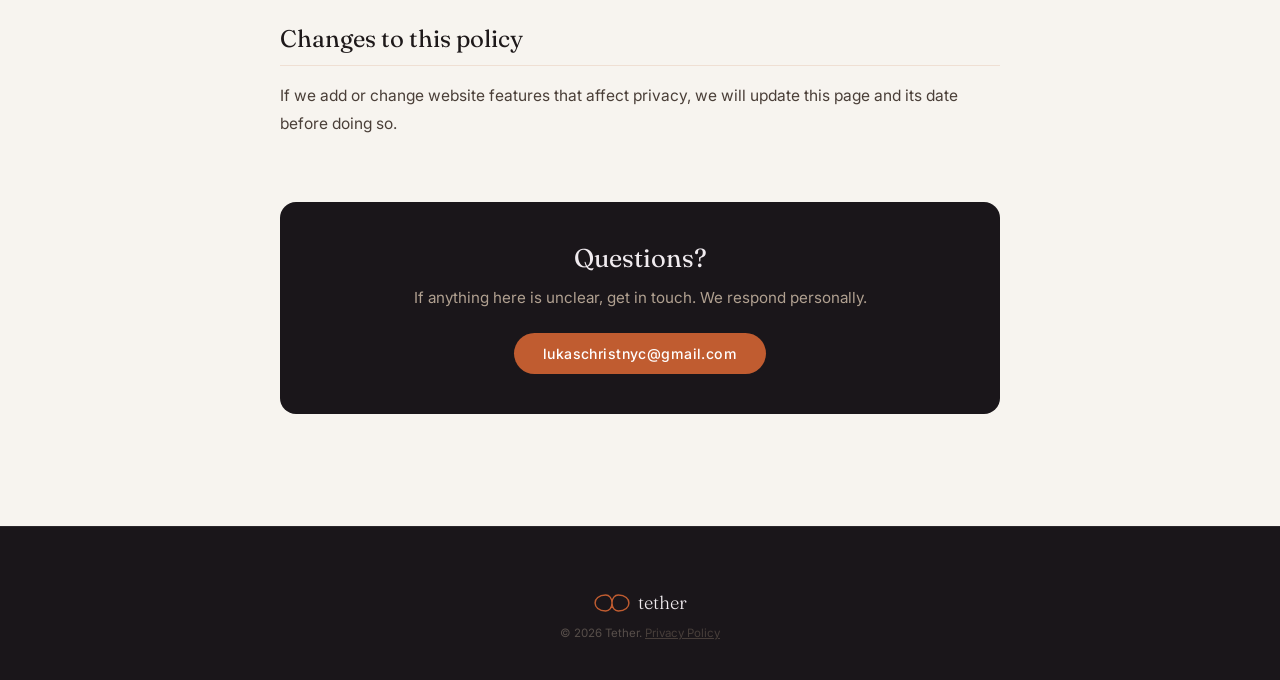
==== commit 4ccbb3c6: "new mailing system" ====
--- a/privacy.html
+++ b/privacy.html
@@ -241,7 +241,7 @@
     <div class="privacy-section">
       <h2>What this website collects</h2>
       <p>If you join the waitlist, we collect the email address you submit. We use it only to send Tether early-access and launch updates, and do not sell it or use it for unrelated marketing.</p>
-      <p>Waitlist submissions are processed by Formspree, our form-processing provider. The only other external service this site contacts is <strong>Google Fonts</strong>, which serves the typefaces used on the page. When your browser loads a font, it makes a request to Google's servers — and as part of that standard HTTP request, Google receives your IP address. We have no control over how these providers process data.</p>
+      <p>Waitlist submissions are processed by MailerLite, our email-list provider. The only other external service this site contacts is <strong>Google Fonts</strong>, which serves the typefaces used on the page. When your browser loads a font, it makes a request to Google's servers — and as part of that standard HTTP request, Google receives your IP address. We have no control over how these providers process data.</p>
     </div>
 
     <div class="privacy-section">
@@ -251,7 +251,7 @@
 
     <div class="privacy-section">
       <h2>Third-party services</h2>
-      <p>We use Formspree to process waitlist submissions and Google Fonts to serve the site's typefaces. Their handling of information is governed by their respective privacy policies.</p>
+      <p>We use MailerLite to process waitlist submissions and Google Fonts to serve the site's typefaces. Their handling of information is governed by their respective privacy policies.</p>
     </div>
 
     <div class="privacy-section">
--- a/styles.css
+++ b/styles.css
@@ -40,6 +40,112 @@
 }
 
 a { text-decoration: none; color: inherit; }
+
+
+/* ════════════════════════════════════════
+   WAITLIST CONFIRMATION PAGE
+════════════════════════════════════════ */
+.waitlist-confirmed-page {
+  min-height: 100svh;
+  background:
+    radial-gradient(ellipse 85% 70% at 15% 5%, rgba(192, 92, 48, 0.3), transparent 58%),
+    radial-gradient(ellipse 65% 55% at 85% 100%, rgba(120, 40, 20, 0.2), transparent 65%),
+    var(--dark);
+  color: var(--text-light);
+}
+
+.waitlist-confirmed-main {
+  min-height: 100svh;
+  display: grid;
+  place-items: center;
+  padding: 2rem;
+  position: relative;
+  overflow: hidden;
+}
+
+.waitlist-confirmed-main::before {
+  content: '';
+  position: absolute;
+  inset: 0;
+  pointer-events: none;
+  background-image: repeating-linear-gradient(90deg, transparent 0, transparent 28px, rgba(255, 255, 255, 0.025) 28px, rgba(255, 255, 255, 0.025) 29px);
+  -webkit-mask-image: radial-gradient(ellipse 100% 90% at 50% 0%, black 0, transparent 80%);
+  mask-image: radial-gradient(ellipse 100% 90% at 50% 0%, black 0, transparent 80%);
+}
+
+.waitlist-confirmed-brand {
+  position: absolute;
+  top: 2rem;
+  left: 2rem;
+  z-index: 1;
+  display: flex;
+  align-items: center;
+  gap: .55rem;
+  font-family: var(--serif);
+  font-size: 1.4rem;
+  font-weight: 300;
+}
+
+.waitlist-confirmed-brand svg {
+  width: 34px;
+  height: 17px;
+}
+
+.waitlist-confirmed-card {
+  position: relative;
+  z-index: 1;
+  width: min(100%, 36rem);
+  padding: clamp(2.5rem, 7vw, 4.5rem);
+  text-align: center;
+  background: rgba(35, 29, 35, 0.78);
+  border: 1px solid var(--border-dark);
+  border-radius: 1.5rem;
+  box-shadow: 0 2rem 5rem rgba(0, 0, 0, 0.28);
+  backdrop-filter: blur(14px);
+}
+
+.waitlist-confirmed-check {
+  display: grid;
+  place-items: center;
+  width: 3.75rem;
+  height: 3.75rem;
+  margin: 0 auto 1.75rem;
+  border: 1px solid rgba(192, 92, 48, 0.7);
+  border-radius: 50%;
+  color: #fff;
+  font-size: 1.75rem;
+  background: var(--accent);
+}
+
+.waitlist-confirmed-eyebrow {
+  margin-bottom: 1rem;
+  color: var(--accent);
+  font-size: .72rem;
+  font-weight: 600;
+  letter-spacing: .2em;
+}
+
+.waitlist-confirmed-card h1 {
+  margin-bottom: 1rem;
+  font-family: var(--serif);
+  font-size: clamp(2.5rem, 7vw, 4rem);
+  font-weight: 300;
+  line-height: 1.05;
+}
+
+.waitlist-confirmed-card p:not(.waitlist-confirmed-eyebrow) {
+  max-width: 34ch;
+  margin: 0 auto;
+  color: rgba(240, 235, 239, 0.72);
+  font-size: 1rem;
+  font-weight: 300;
+  line-height: 1.7;
+}
+
+.waitlist-confirmed-button {
+  display: inline-flex;
+  margin-top: 2rem;
+}
 
 
 /* ════════════════════════════════════════
@@ -2446,6 +2552,38 @@
 
 }
 
+.pricing-yearly {
+
+  display: flex;
+  align-items: center;
+  flex-wrap: wrap;
+  gap: .45rem .7rem;
+  margin: -0.45rem 0 1rem;
+  color: rgba(240, 235, 239, .62);
+  font-size: .72rem;
+
+}
+
+.pricing-yearly strong {
+
+  color: rgba(240, 235, 239, .86);
+  font-weight: 500;
+
+}
+
+.pricing-yearly span {
+
+  padding: .26rem .5rem;
+  border-radius: 100px;
+  background: rgba(192, 92, 48, .16);
+  color: #E8A27D;
+  font-size: .58rem;
+  font-weight: 600;
+  letter-spacing: .05em;
+  text-transform: uppercase;
+
+}
+
 .pricing-description {
 
   max-width: 36ch;
@@ -2710,19 +2848,24 @@
 
 }
 
-.waitlist-form {
-
-  display: flex;
+.tether-mailerlite-form {
+
   width: min(100%, 600px);
-  align-items: center;
+
+}
+
+.tether-mailerlite-form .ml-block-form {
+
+  display: grid;
+  grid-template-columns: minmax(0, 1fr) auto;
   gap: .65rem;
 
 }
 
-.waitlist-form input {
-
+.tether-mailerlite-form .ml-form-formContent input {
+
+  width: 100%;
   min-width: 0;
-  flex: 1;
   padding: .85rem 1rem;
   border: 1px solid rgba(240, 235, 239, .2);
   border-radius: 100px;
@@ -2734,56 +2877,67 @@
 
 }
 
-.waitlist-form input::placeholder {
+.tether-mailerlite-form .ml-form-formContent input::placeholder {
 
   color: rgba(240, 235, 239, .5);
 
 }
 
-.waitlist-form input:focus {
+.tether-mailerlite-form .ml-form-formContent input:focus {
 
   border-color: var(--accent);
   box-shadow: 0 0 0 3px rgba(192, 92, 48, .18);
 
 }
 
-.waitlist-honeypot {
-
-  position: absolute;
-  width: 1px;
-  height: 1px;
-  overflow: hidden;
-  clip: rect(0 0 0 0);
-  clip-path: inset(50%);
+.tether-mailerlite-form .ml-form-embedSubmit button {
+
+  display: inline-flex;
+  min-height: 100%;
+  align-items: center;
+  gap: .55rem;
+  padding: .9rem 1.25rem;
+  border: 0;
+  border-radius: 100px;
+  background: linear-gradient(135deg, #D46A38 0%, #C05C30 50%, #A84E28 100%);
+  color: #fff;
+  cursor: pointer;
+  font-family: var(--sans);
+  font-size: .88rem;
+  font-weight: 500;
   white-space: nowrap;
 
 }
 
-.waitlist-form .closing-button {
-
-  white-space: nowrap;
-
-}
-
-.waitlist-feedback {
-
-  min-height: 1.25rem;
-  margin-top: .8rem;
-  color: var(--text-dim);
-  font-size: .78rem;
-  text-align: center;
-
-}
-
-.waitlist-feedback.is-success {
+.tether-mailerlite-form .ml-form-recaptcha {
+
+  grid-column: 1 / -1;
+  margin-top: .4rem;
+
+}
+
+.tether-mailerlite-form .ml-form-successBody {
 
   color: #E8B17B;
-
-}
-
-.waitlist-feedback.is-error {
-
-  color: #F0B1A0;
+  font-size: .9rem;
+
+}
+
+.waitlist-loader {
+
+  display: block;
+  width: 16px;
+  height: 16px;
+  border: 2px solid rgba(255, 255, 255, .35);
+  border-top-color: #fff;
+  border-radius: 50%;
+  animation: waitlist-spin .8s linear infinite;
+
+}
+
+@keyframes waitlist-spin {
+
+  to { transform: rotate(360deg); }
 
 }
 
@@ -2937,12 +3091,6 @@
 
   }
 
-  .waitlist-feedback {
-
-    text-align: left;
-
-  }
-
 }
 
 @media (max-width: 560px) {
@@ -3049,16 +3197,205 @@
 
   }
 
-  .waitlist-form {
-
-    align-items: stretch;
-    flex-direction: column;
-
-  }
-
-  .waitlist-form .closing-button {
+  .tether-mailerlite-form .ml-block-form {
+
+    grid-template-columns: 1fr;
+
+  }
+
+  .tether-mailerlite-form .ml-form-embedSubmit button {
 
     width: 100%;
+    justify-content: center;
+
+  }
+
+}
+
+
+/* ════════════════════════════════════════
+   FLUID BROWSER BREAKPOINTS
+   Keep the desktop composition comfortable as the viewport narrows before
+   it reaches the dedicated phone layout.
+════════════════════════════════════════ */
+@media (max-width: 1180px) {
+
+  .site-nav {
+
+    padding-right: 1.5rem;
+    padding-left: 1.5rem;
+
+  }
+
+  .nav-links {
+
+    display: none;
+
+  }
+
+  .hero {
+
+    min-height: auto;
+    padding-top: 8.5rem;
+    padding-bottom: 5.5rem;
+
+  }
+
+  .hero-layout {
+
+    grid-template-columns: minmax(0, 1fr) minmax(380px, .9fr);
+    gap: clamp(2.5rem, 5vw, 4rem);
+
+  }
+
+  .hero-heading {
+
+    font-size: clamp(3.5rem, 6.5vw, 5.3rem);
+
+  }
+
+  .hero-memory-grid {
+
+    min-height: 290px;
+
+  }
+
+  .section-intro {
+
+    gap: clamp(2rem, 5vw, 4rem);
+
+  }
+
+  .showcase-layout {
+
+    gap: clamp(3.5rem, 7vw, 6rem);
+
+  }
+
+}
+
+@media (max-width: 960px) {
+
+  .hero-layout {
+
+    grid-template-columns: 1fr;
+    gap: 3.5rem;
+
+  }
+
+  .hero-copy {
+
+    max-width: 680px;
+
+  }
+
+  .hero-product {
+
+    width: min(100%, 680px);
+    margin: 0;
+
+  }
+
+  .hero-memory-grid {
+
+    min-height: 340px;
+
+  }
+
+  .section-intro {
+
+    grid-template-columns: 1fr;
+    gap: 1.25rem;
+    margin-bottom: 3rem;
+
+  }
+
+  .section-intro .eyebrow {
+
+    margin-bottom: 0;
+
+  }
+
+  .section-intro .body-dark {
+
+    max-width: 60ch;
+    padding-bottom: 0;
+
+  }
+
+  .process-card {
+
+    min-height: 275px;
+    padding: 1.5rem;
+
+  }
+
+  .pricing-grid {
+
+    grid-template-columns: repeat(2, minmax(0, 1fr));
+
+  }
+
+  .pricing-card:last-child {
+
+    grid-column: 1 / -1;
+
+  }
+
+}
+
+@media (max-width: 700px) {
+
+  .container {
+
+    padding-right: 1.5rem;
+    padding-left: 1.5rem;
+
+  }
+
+  .hero {
+
+    padding-right: 1.5rem;
+    padding-left: 1.5rem;
+
+  }
+
+  .hero-product {
+
+    width: 100%;
+
+  }
+
+  .hero-memory-grid {
+
+    grid-template-rows: repeat(2, minmax(115px, 1fr));
+    min-height: 275px;
+
+  }
+
+  .showcase-layout,
+  .showcase-layout.reverse {
+
+    gap: 2.75rem;
+
+  }
+
+  .showcase-text {
+
+    max-width: 460px;
+
+  }
+
+  .pricing-heading {
+
+    padding: 1.75rem;
+
+  }
+
+  .closing-card {
+
+    gap: 2rem;
+    padding: 2.5rem;
 
   }
 
@@ -3079,3 +3416,452 @@
   }
 
 }
+
+
+/* ════════════════════════════════════════
+   MOBILE-FIRST COMPOSITION
+   The desktop page is intentionally spacious. On phones, the experience
+   becomes a short editorial sequence with smaller, more focused previews.
+════════════════════════════════════════ */
+.nav-cta-mobile-label {
+
+  display: none;
+
+}
+
+@media (max-width: 560px) {
+
+  html {
+
+    scroll-padding-top: 4.5rem;
+
+  }
+
+  .site-nav {
+
+    min-height: 4.25rem;
+    padding: .75rem 1rem;
+    background: rgba(26, 22, 26, .7);
+    backdrop-filter: blur(14px);
+    -webkit-backdrop-filter: blur(14px);
+
+  }
+
+  .site-nav.light-bg {
+
+    background: rgba(250, 248, 244, .78);
+
+  }
+
+  .nav-inf {
+
+    width: 29px;
+    height: 15px;
+
+  }
+
+  .nav-wordmark {
+
+    font-size: 1.25rem;
+
+  }
+
+  .nav-cta {
+
+    display: inline-flex;
+    padding: .58rem .85rem;
+    gap: .35rem;
+    font-size: .72rem;
+
+  }
+
+  .nav-cta .waitlist-icon,
+  .nav-cta-desktop-label {
+
+    display: none;
+
+  }
+
+  .nav-cta-mobile-label {
+
+    display: inline;
+
+  }
+
+  .hero {
+
+    min-height: auto;
+    padding: 7.5rem 1.25rem 3.25rem;
+
+  }
+
+  .hero-layout {
+
+    gap: 2.75rem;
+
+  }
+
+  .hero-copy {
+
+    text-align: left;
+
+  }
+
+  .hero-caps {
+
+    margin-bottom: .9rem;
+    letter-spacing: .18em;
+
+  }
+
+  .hero-heading {
+
+    max-width: 10ch;
+    margin-bottom: 1.15rem;
+    font-size: clamp(2.85rem, 13.5vw, 4rem);
+    line-height: 1;
+
+  }
+
+  .hero-sub {
+
+    margin-bottom: 1.5rem;
+    font-size: .93rem;
+    line-height: 1.6;
+
+  }
+
+  .hero-actions {
+
+    align-items: center;
+    flex-direction: row;
+    gap: 1rem;
+
+  }
+
+  .hero-btn {
+
+    padding: .8rem 1rem;
+
+  }
+
+  .hero-proof {
+
+    display: grid;
+    grid-template-columns: 1fr 1fr;
+    gap: .6rem .75rem;
+    margin-top: 1.45rem;
+
+  }
+
+  .hero-proof span {
+
+    font-size: .62rem;
+
+  }
+
+  .hero-proof span:last-child {
+
+    grid-column: 1 / -1;
+
+  }
+
+  .hero-product {
+
+    width: 100%;
+    margin: 0;
+    padding: 0 0 2.75rem;
+
+  }
+
+  .hero-product-window {
+
+    border-radius: 18px;
+
+  }
+
+  .hero-product-bar {
+
+    padding: .7rem .8rem;
+
+  }
+
+  .hero-product-header {
+
+    display: block;
+    padding: 1.1rem 1rem .85rem;
+
+  }
+
+  .hero-product-header h2 {
+
+    font-size: 1.4rem;
+
+  }
+
+  .hero-family-avatars {
+
+    display: none;
+
+  }
+
+  .hero-memory-grid {
+
+    grid-template-columns: 1.1fr .9fr;
+    grid-template-rows: 170px;
+    gap: .55rem;
+    min-height: 0;
+    padding: 0 .65rem .65rem;
+
+  }
+
+  .hero-memory-card {
+
+    padding: .75rem;
+    border-radius: 11px;
+
+  }
+
+  .hero-memory-card--drawing {
+
+    grid-column: auto;
+    grid-row: auto;
+
+  }
+
+  .hero-memory-card--video {
+
+    display: none;
+
+  }
+
+  .hero-memory-card strong {
+
+    font-size: .86rem;
+
+  }
+
+  .hero-file-type {
+
+    top: .55rem;
+    left: .55rem;
+    font-size: .4rem;
+
+  }
+
+  .hero-notification {
+
+    right: .75rem;
+    bottom: 0;
+    left: .75rem;
+    min-width: 0;
+    padding: .7rem .8rem;
+
+  }
+
+  .hero-notification-avatar {
+
+    width: 29px;
+    height: 29px;
+
+  }
+
+  .hero-notification strong {
+
+    font-size: .6rem;
+
+  }
+
+  .hero-notification div span {
+
+    font-size: .54rem;
+
+  }
+
+  .process-section,
+  .showcase,
+  .pricing-section,
+  .faq-section {
+
+    padding-top: 4.25rem;
+    padding-bottom: 4.25rem;
+
+  }
+
+  .section-intro {
+
+    gap: 1rem;
+    margin-bottom: 2.25rem;
+
+  }
+
+  .section-intro .eyebrow,
+  .section-intro .display-dark,
+  .section-intro .body-dark,
+  .showcase-text,
+  .eyebrow,
+  .light-eye {
+
+    text-align: left;
+
+  }
+
+  .display-dark,
+  .display-light {
+
+    font-size: clamp(2.15rem, 10vw, 3rem);
+    line-height: 1.04;
+
+  }
+
+  .process-grid {
+
+    gap: .75rem;
+
+  }
+
+  .process-card {
+
+    display: grid;
+    min-height: 0;
+    padding: 1.25rem;
+    grid-template-columns: 3.2rem 1fr;
+    column-gap: .75rem;
+
+  }
+
+  .process-number {
+
+    grid-row: 1 / span 3;
+    margin: 0;
+    font-size: 2.35rem;
+
+  }
+
+  .process-label {
+
+    margin-bottom: .35rem;
+
+  }
+
+  .process-card h3 {
+
+    margin-bottom: .45rem;
+    font-size: 1.3rem;
+
+  }
+
+  .process-card > p:last-child {
+
+    font-size: .8rem;
+    line-height: 1.55;
+
+  }
+
+  .showcase-layout,
+  .showcase-layout.reverse {
+
+    gap: 2.5rem;
+
+  }
+
+  .showcase-phone,
+  .showcase-layout.reverse .showcase-phone {
+
+    order: 0;
+
+  }
+
+  .showcase-text {
+
+    order: -1;
+
+  }
+
+  .phone {
+
+    width: 230px;
+
+  }
+
+  .pricing-heading {
+
+    padding: 1.5rem;
+    border-radius: 16px;
+
+  }
+
+  .pricing-grid {
+
+    gap: .85rem;
+
+  }
+
+  .pricing-card,
+  .pricing-card:last-child {
+
+    min-height: 0;
+    padding: 1.4rem;
+
+  }
+
+  .pricing-card--featured {
+
+    padding-top: 2.2rem;
+
+  }
+
+  .pricing-price span {
+
+    font-size: 2.45rem;
+
+  }
+
+  .pricing-features {
+
+    gap: .6rem;
+    margin: 1.35rem 0;
+
+  }
+
+  .pricing-button,
+  .pricing-primary {
+
+    width: 100%;
+    justify-content: center;
+
+  }
+
+  .faq-layout {
+
+    gap: 2.25rem;
+
+  }
+
+  .faq-item summary {
+
+    padding: 1.1rem 0;
+    font-size: .95rem;
+
+  }
+
+  .closing-section {
+
+    padding: 0 0 3rem;
+
+  }
+
+  .closing-card {
+
+    padding: 2.5rem 1.25rem;
+
+  }
+
+  .closing-action,
+  .tether-mailerlite-form {
+
+    width: 100%;
+
+  }
+
+}
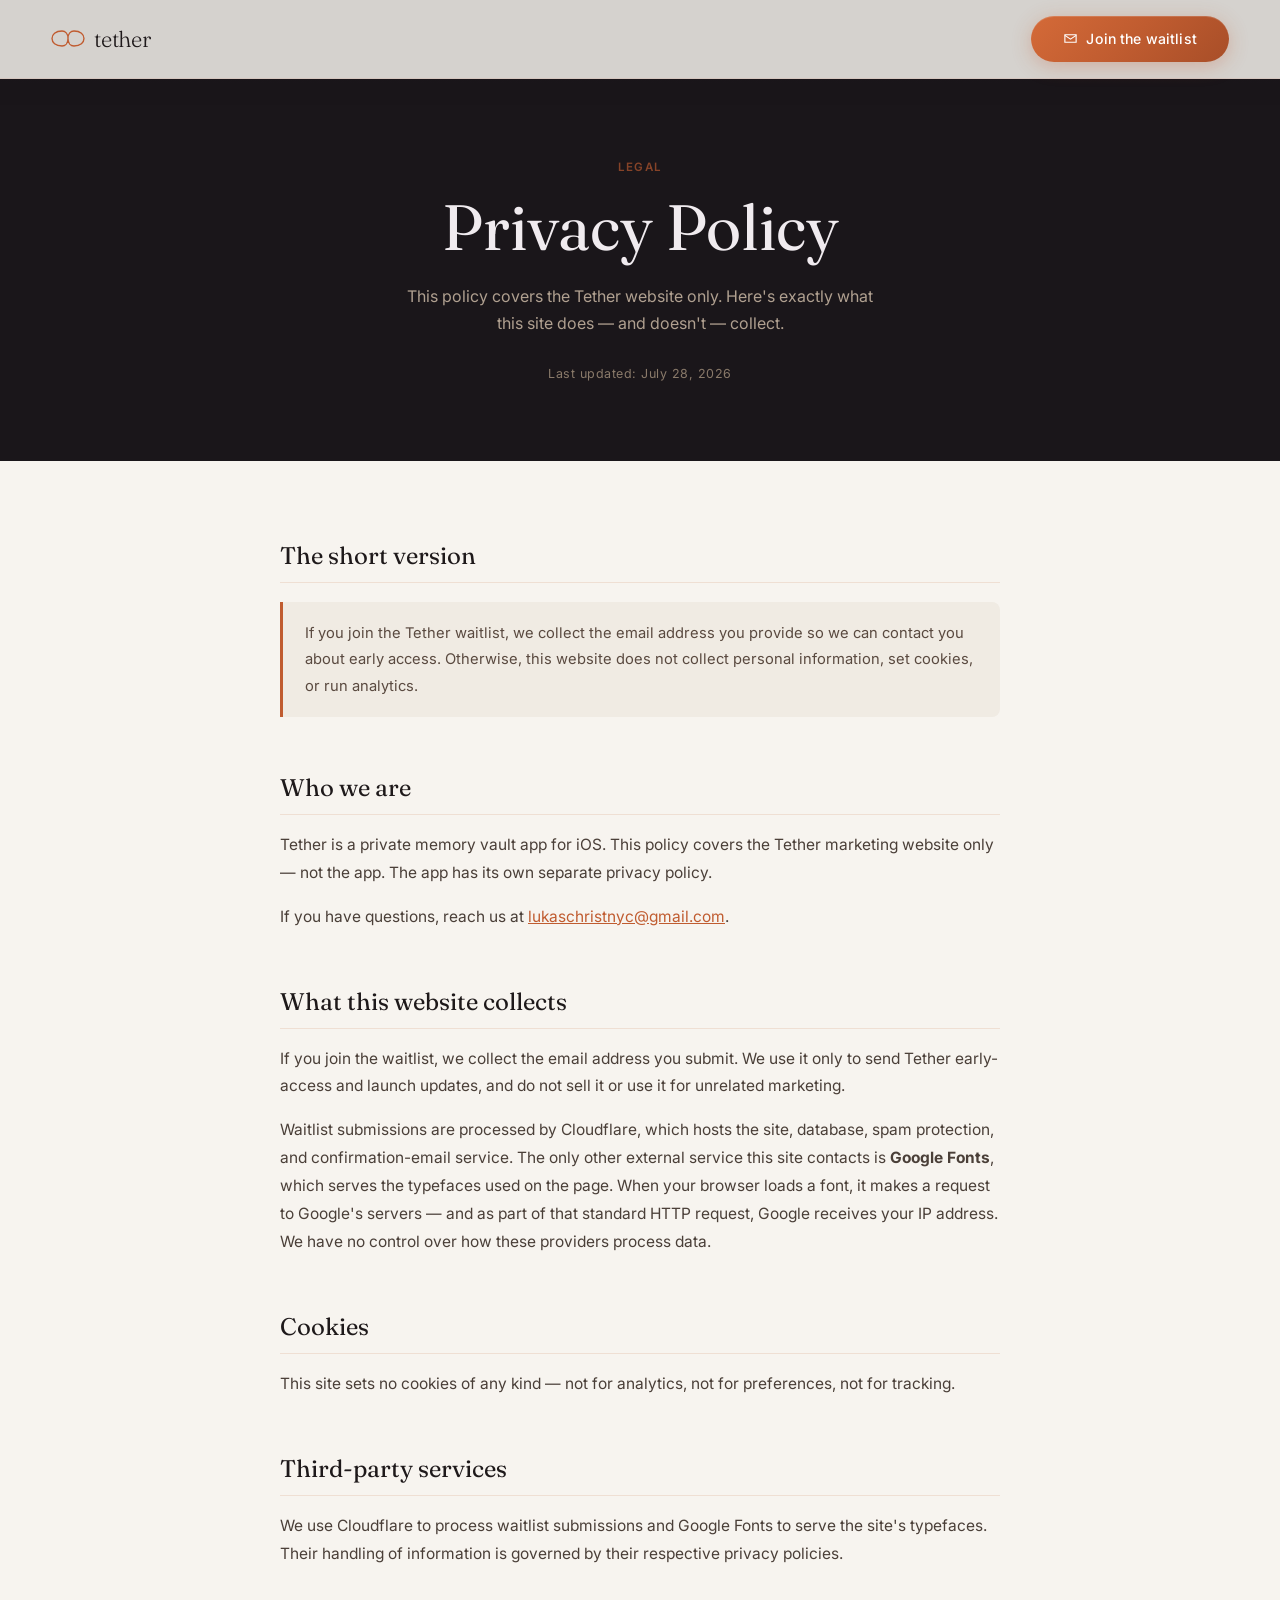
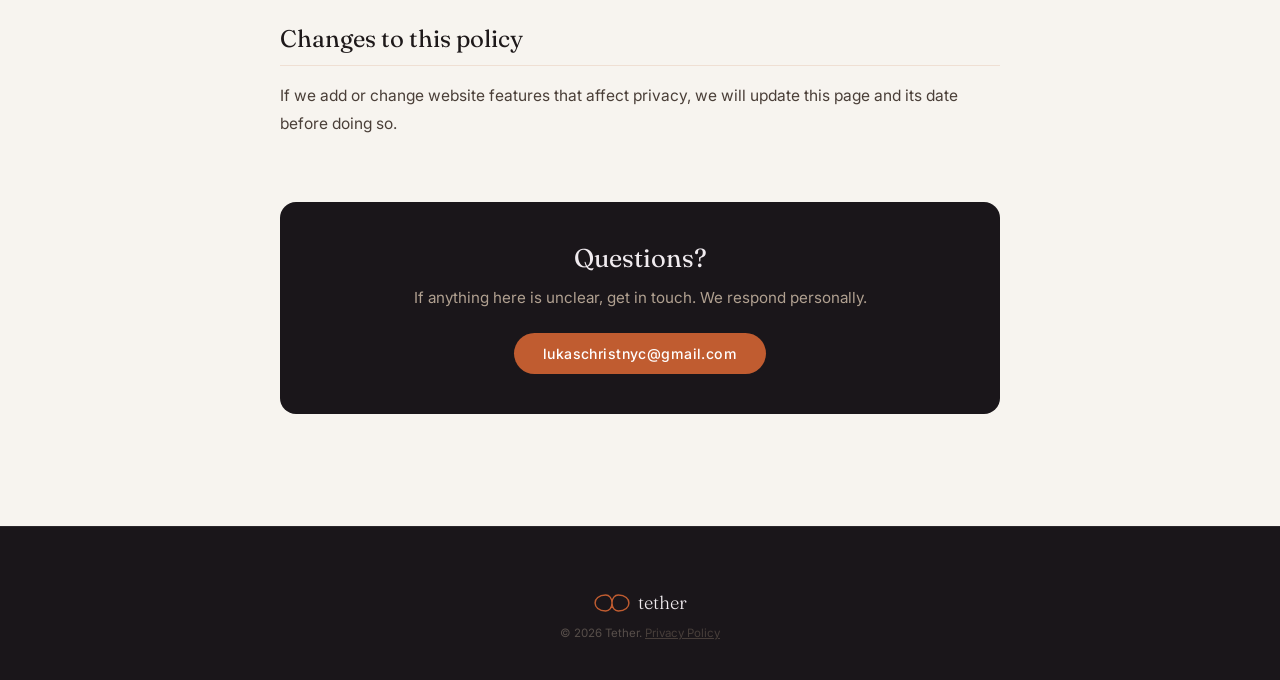
==== commit 5118c2f4: "Switch to cloudflare database" ====
--- a/privacy.html
+++ b/privacy.html
@@ -241,7 +241,7 @@
     <div class="privacy-section">
       <h2>What this website collects</h2>
       <p>If you join the waitlist, we collect the email address you submit. We use it only to send Tether early-access and launch updates, and do not sell it or use it for unrelated marketing.</p>
-      <p>Waitlist submissions are processed by MailerLite, our email-list provider. The only other external service this site contacts is <strong>Google Fonts</strong>, which serves the typefaces used on the page. When your browser loads a font, it makes a request to Google's servers — and as part of that standard HTTP request, Google receives your IP address. We have no control over how these providers process data.</p>
+      <p>Waitlist submissions are processed by Cloudflare, which hosts the site, database, spam protection, and confirmation-email service. The only other external service this site contacts is <strong>Google Fonts</strong>, which serves the typefaces used on the page. When your browser loads a font, it makes a request to Google's servers — and as part of that standard HTTP request, Google receives your IP address. We have no control over how these providers process data.</p>
     </div>
 
     <div class="privacy-section">
@@ -251,7 +251,7 @@
 
     <div class="privacy-section">
       <h2>Third-party services</h2>
-      <p>We use MailerLite to process waitlist submissions and Google Fonts to serve the site's typefaces. Their handling of information is governed by their respective privacy policies.</p>
+      <p>We use Cloudflare to process waitlist submissions and Google Fonts to serve the site's typefaces. Their handling of information is governed by their respective privacy policies.</p>
     </div>
 
     <div class="privacy-section">
--- a/styles.css
+++ b/styles.css
@@ -40,6 +40,18 @@
 }
 
 a { text-decoration: none; color: inherit; }
+
+.sr-only {
+
+  position: absolute;
+  width: 1px;
+  height: 1px;
+  overflow: hidden;
+  clip: rect(0 0 0 0);
+  clip-path: inset(50%);
+  white-space: nowrap;
+
+}
 
 
 /* ════════════════════════════════════════
@@ -2848,13 +2860,13 @@
 
 }
 
-.tether-mailerlite-form {
+.tether-waitlist-form {
 
   width: min(100%, 600px);
 
 }
 
-.tether-mailerlite-form .ml-block-form {
+.waitlist-form-fields {
 
   display: grid;
   grid-template-columns: minmax(0, 1fr) auto;
@@ -2862,7 +2874,7 @@
 
 }
 
-.tether-mailerlite-form .ml-form-formContent input {
+.tether-waitlist-form input[type='email'] {
 
   width: 100%;
   min-width: 0;
@@ -2877,20 +2889,20 @@
 
 }
 
-.tether-mailerlite-form .ml-form-formContent input::placeholder {
+.tether-waitlist-form input[type='email']::placeholder {
 
   color: rgba(240, 235, 239, .5);
 
 }
 
-.tether-mailerlite-form .ml-form-formContent input:focus {
+.tether-waitlist-form input[type='email']:focus {
 
   border-color: var(--accent);
   box-shadow: 0 0 0 3px rgba(192, 92, 48, .18);
 
 }
 
-.tether-mailerlite-form .ml-form-embedSubmit button {
+.tether-waitlist-form button[type='submit'] {
 
   display: inline-flex;
   min-height: 100%;
@@ -2909,20 +2921,6 @@
 
 }
 
-.tether-mailerlite-form .ml-form-recaptcha {
-
-  grid-column: 1 / -1;
-  margin-top: .4rem;
-
-}
-
-.tether-mailerlite-form .ml-form-successBody {
-
-  color: #E8B17B;
-  font-size: .9rem;
-
-}
-
 .waitlist-loader {
 
   display: block;
@@ -2935,6 +2933,34 @@
 
 }
 
+.waitlist-honeypot {
+
+  position: absolute;
+  left: -9999px;
+
+}
+
+.waitlist-turnstile {
+
+  margin-top: .75rem;
+
+}
+
+.waitlist-status {
+
+  margin-top: .75rem;
+  color: #E8B17B;
+  font-size: .9rem;
+
+}
+
+.tether-waitlist-form button[type='submit'][disabled] {
+
+  cursor: wait;
+  opacity: .8;
+
+}
+
 @keyframes waitlist-spin {
 
   to { transform: rotate(360deg); }
@@ -3197,13 +3223,13 @@
 
   }
 
-  .tether-mailerlite-form .ml-block-form {
+  .waitlist-form-fields {
 
     grid-template-columns: 1fr;
 
   }
 
-  .tether-mailerlite-form .ml-form-embedSubmit button {
+  .tether-waitlist-form button[type='submit'] {
 
     width: 100%;
     justify-content: center;
@@ -3858,7 +3884,7 @@
   }
 
   .closing-action,
-  .tether-mailerlite-form {
+  .tether-waitlist-form {
 
     width: 100%;
 
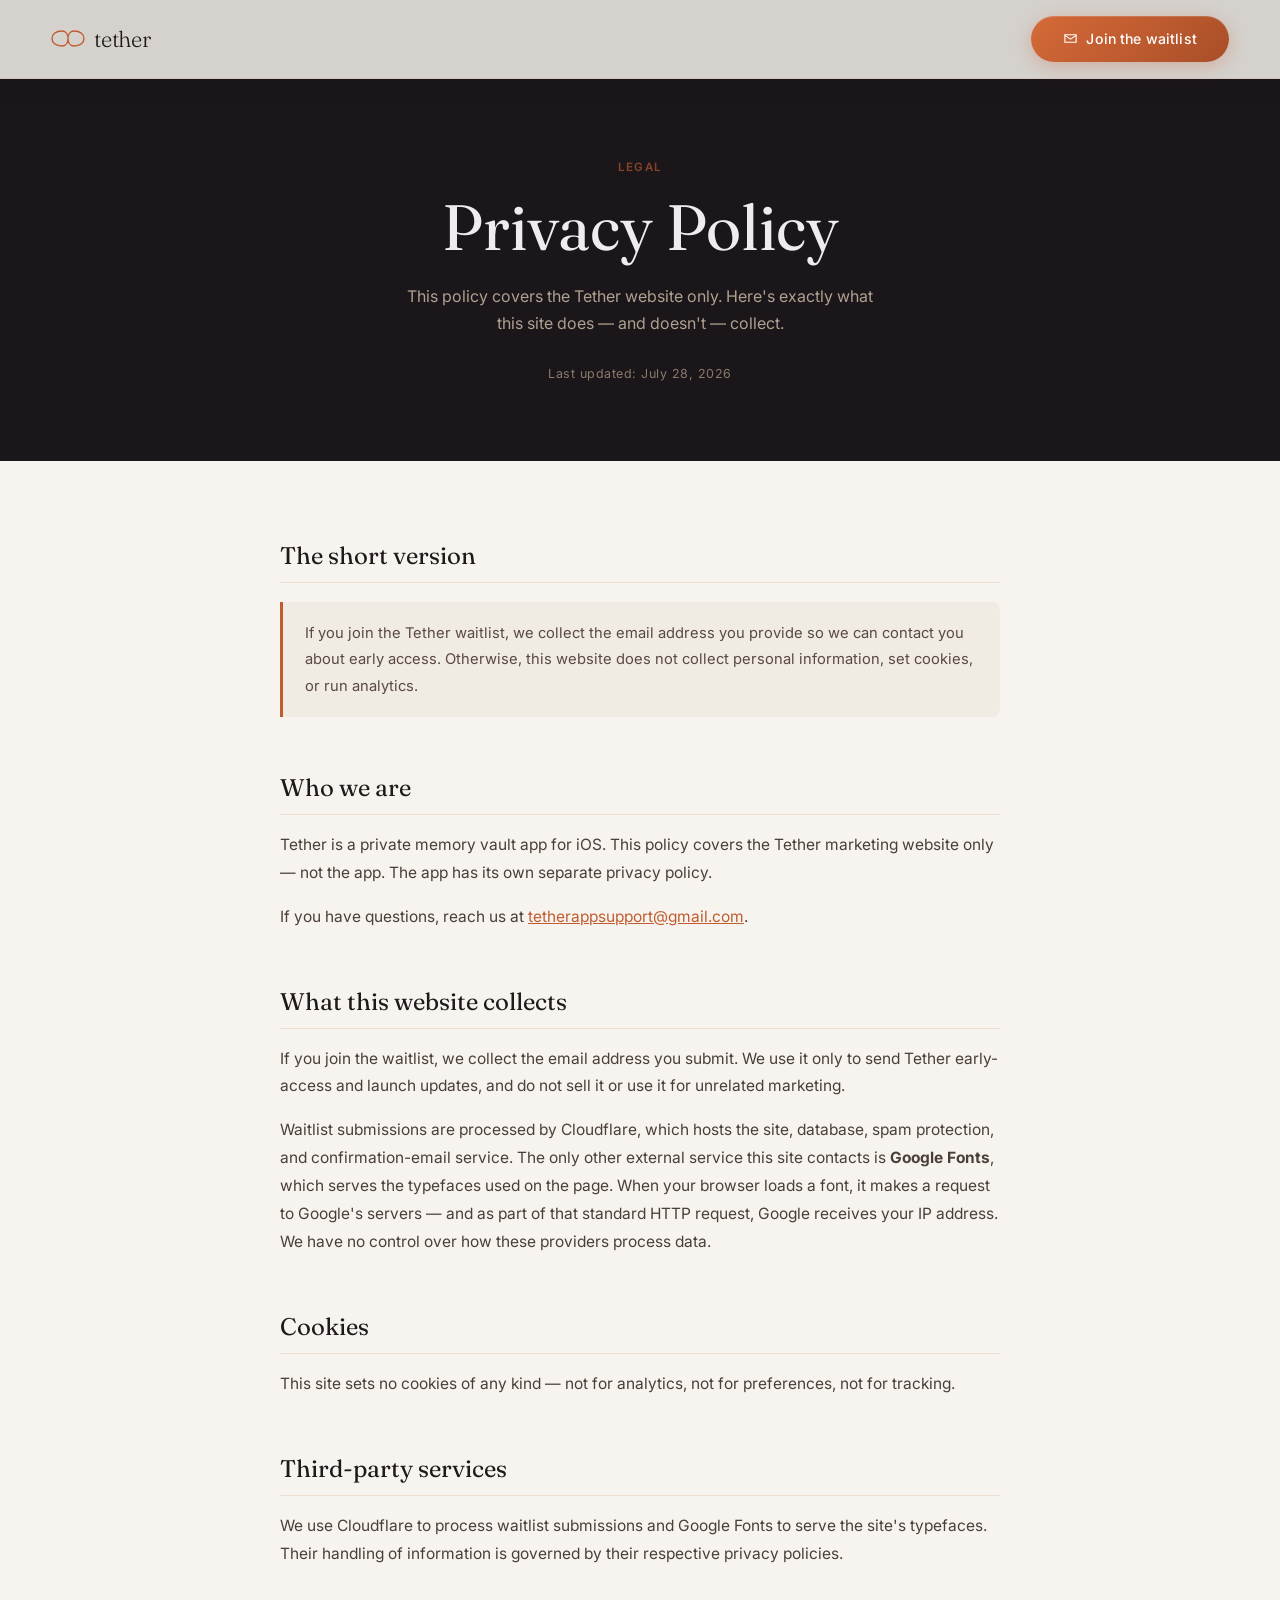
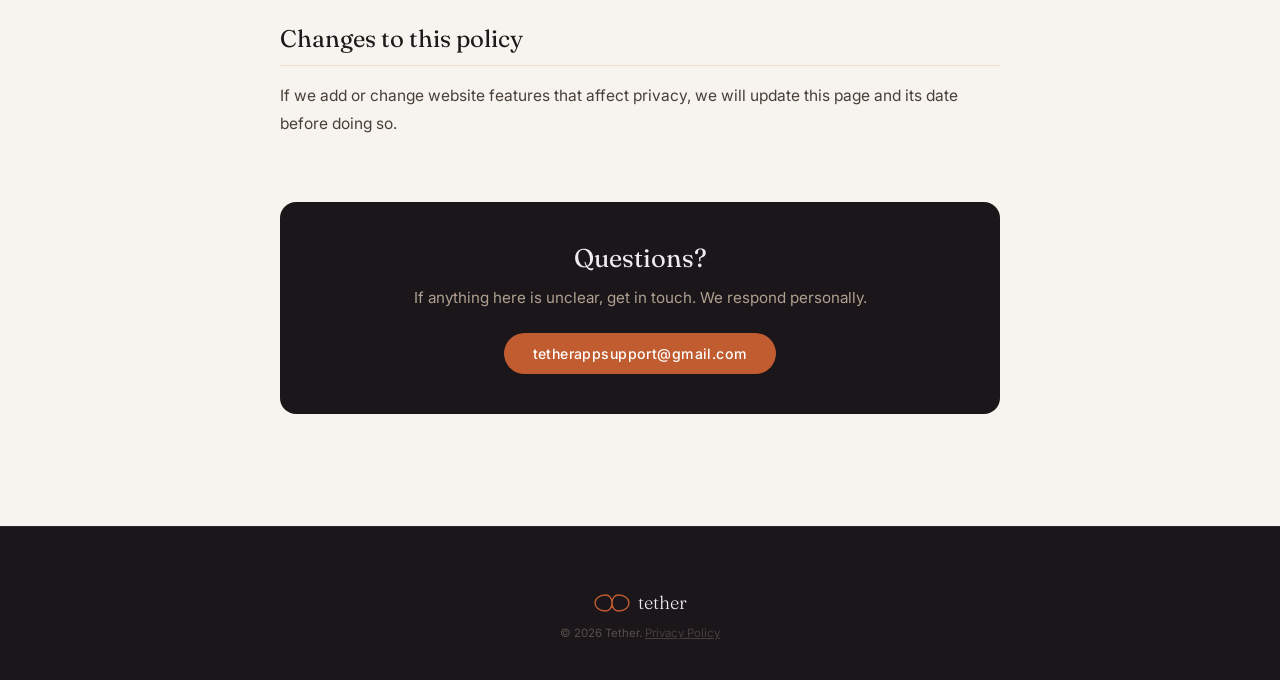
==== commit bd0abe7b: "new email" ====
--- a/privacy.html
+++ b/privacy.html
@@ -235,7 +235,7 @@
     <div class="privacy-section">
       <h2>Who we are</h2>
       <p>Tether is a private memory vault app for iOS. This policy covers the Tether marketing website only — not the app. The app has its own separate privacy policy.</p>
-      <p>If you have questions, reach us at <a href="mailto:lukaschristnyc@gmail.com" style="color: var(--accent); text-decoration: underline;">lukaschristnyc@gmail.com</a>.</p>
+      <p>If you have questions, reach us at <a href="mailto:tetherappsupport@gmail.com" style="color: var(--accent); text-decoration: underline;">tetherappsupport@gmail.com</a>.</p>
     </div>
 
     <div class="privacy-section">
@@ -262,7 +262,7 @@
     <div class="privacy-contact">
       <h2>Questions?</h2>
       <p>If anything here is unclear, get in touch. We respond personally.</p>
-      <a href="mailto:lukaschristnyc@gmail.com" class="contact-link">lukaschristnyc@gmail.com</a>
+      <a href="mailto:tetherappsupport@gmail.com" class="contact-link">tetherappsupport@gmail.com</a>
     </div>
 
   </div>
--- a/styles.css
+++ b/styles.css
@@ -2933,6 +2933,12 @@
 
 }
 
+.waitlist-loader[hidden] {
+
+  display: none;
+
+}
+
 .waitlist-honeypot {
 
   position: absolute;
